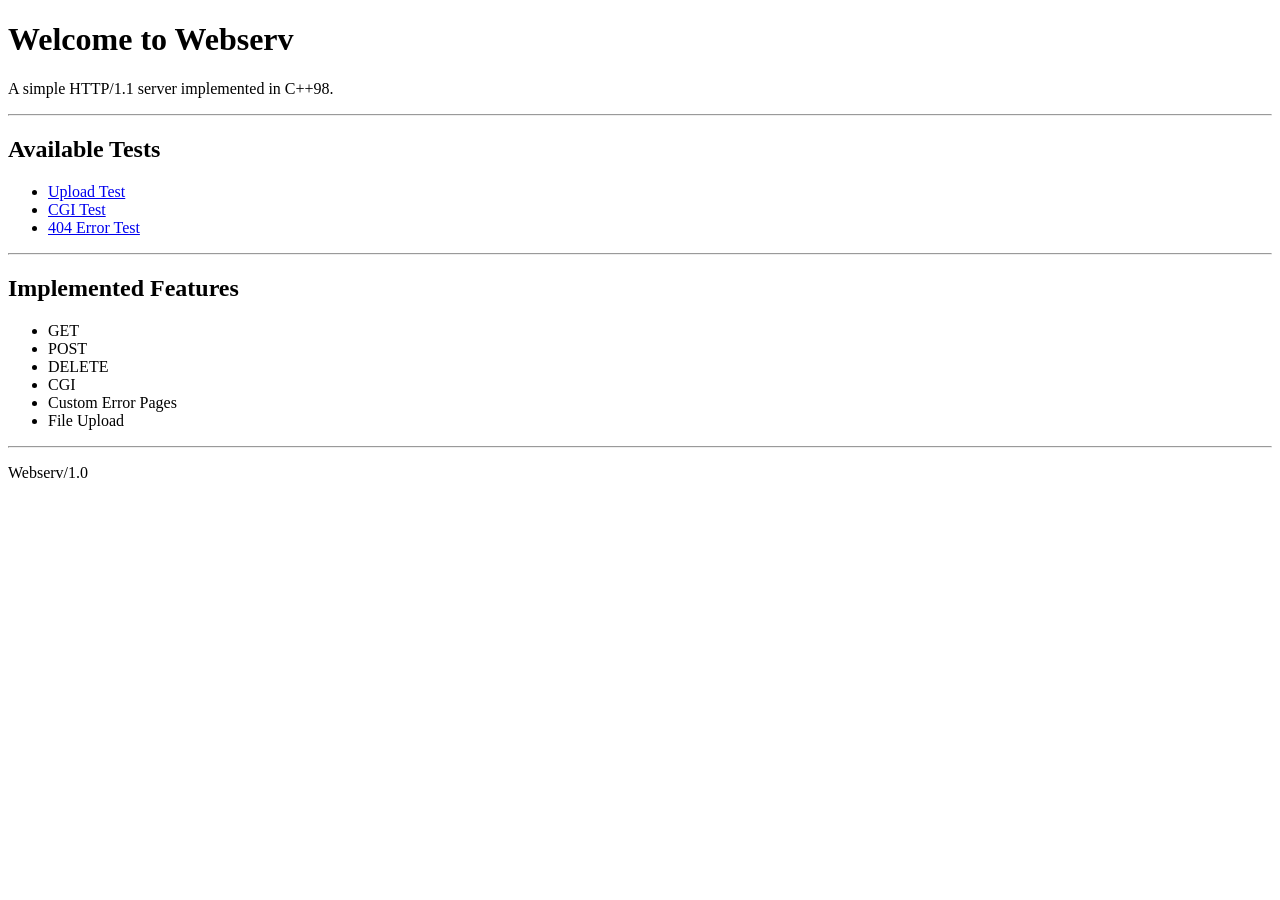
==== www/index.html @ f58c5625 "debug uri parse problem" ====
<!DOCTYPE html>
<html lang="en">
<head>
    <meta charset="UTF-8">
    <meta name="viewport" content="width=device-width, initial-scale=1.0">
    <title>Webserv</title>
</head>
<body>
    <h1>Welcome to Webserv</h1>

    <p>A simple HTTP/1.1 server implemented in C++98.</p>

    <hr>

    <h2>Available Tests</h2>
    <ul>
        <li><a href="/upload.html">Upload Test</a></li>
        <li><a href="/cgi-bin/test.py">CGI Test</a></li>
        <li><a href="/not-found">404 Error Test</a></li>
    </ul>

    <hr>

    <h2>Implemented Features</h2>
    <ul>
        <li>GET</li>
        <li>POST</li>
        <li>DELETE</li>
        <li>CGI</li>
        <li>Custom Error Pages</li>
        <li>File Upload</li>
    </ul>

    <hr>

    <p>Webserv/1.0</p>
</body>
</html>
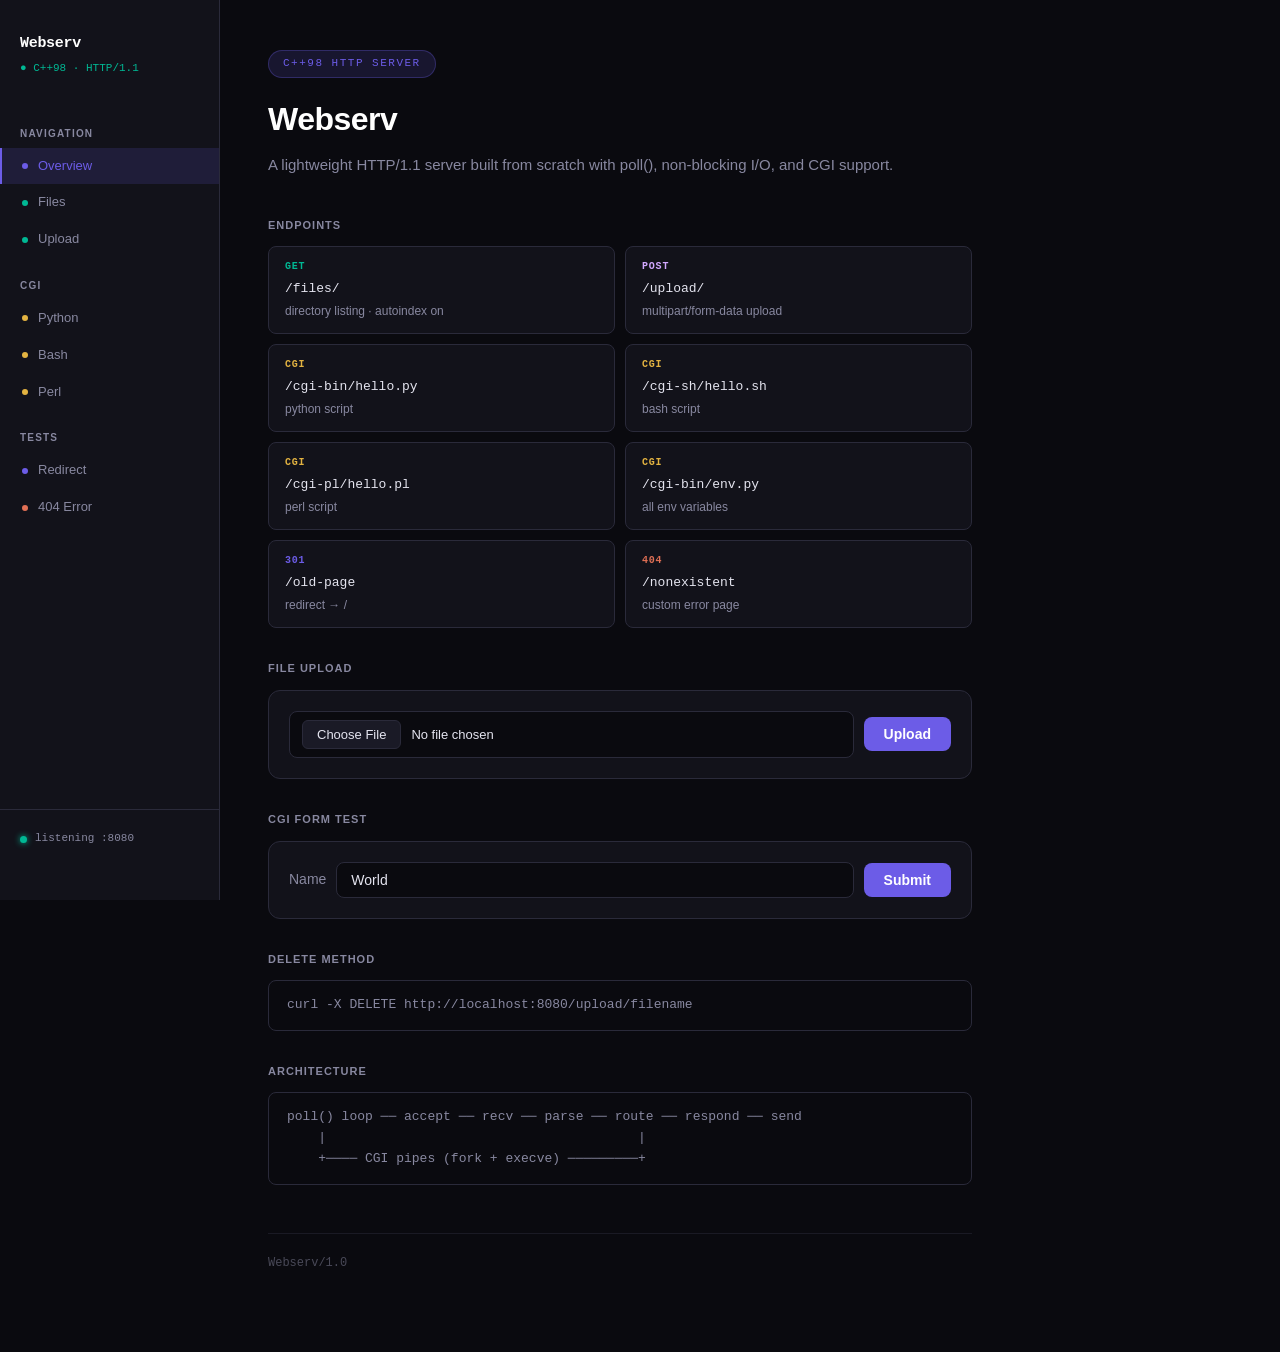
==== commit 82c7b9cb: "add cgi-bin" ====
--- a/www/index.html
+++ b/www/index.html
@@ -1,38 +1,484 @@
 <!DOCTYPE html>
 <html lang="en">
 <head>
-    <meta charset="UTF-8">
-    <meta name="viewport" content="width=device-width, initial-scale=1.0">
-    <title>Webserv</title>
+<meta charset="UTF-8">
+<meta name="viewport" content="width=device-width, initial-scale=1.0">
+<title>Webserv</title>
+<style>
+:root {
+	--bg: #0a0a0f;
+	--surface: #12121a;
+	--surface-2: #1a1a26;
+	--border: #2a2a3a;
+	--text: #e4e4ef;
+	--text-dim: #8888a0;
+	--accent: #6c5ce7;
+	--accent-glow: rgba(108, 92, 231, 0.15);
+	--success: #00b894;
+	--danger: #e17055;
+	--warn: #e3b341;
+	--radius: 12px;
+	--mono: 'SF Mono', 'Fira Code', 'Cascadia Code', monospace;
+}
+
+* { margin: 0; padding: 0; box-sizing: border-box; }
+
+body {
+	font-family: -apple-system, BlinkMacSystemFont, 'Inter', 'Segoe UI', sans-serif;
+	line-height: 1.6;
+	color: var(--text);
+	background: var(--bg);
+	min-height: 100vh;
+	display: flex;
+}
+
+/* ─── Sidebar ─── */
+.sidebar {
+	width: 220px;
+	flex-shrink: 0;
+	background: var(--surface);
+	border-right: 1px solid var(--border);
+	padding: 32px 0;
+	position: fixed;
+	top: 0;
+	left: 0;
+	height: 100vh;
+	display: flex;
+	flex-direction: column;
+}
+
+.sidebar-header {
+	padding: 0 20px 28px;
+}
+
+.sidebar-logo {
+	font-family: var(--mono);
+	font-size: 15px;
+	font-weight: 700;
+	color: #fff;
+	letter-spacing: -0.3px;
+}
+
+.sidebar-version {
+	font-family: var(--mono);
+	font-size: 11px;
+	color: var(--success);
+	margin-top: 4px;
+}
+
+.nav-section {
+	font-size: 10px;
+	font-weight: 600;
+	letter-spacing: 1.2px;
+	text-transform: uppercase;
+	color: var(--text-dim);
+	padding: 0 20px;
+	margin-bottom: 6px;
+	margin-top: 20px;
+}
+
+.nav-item {
+	display: flex;
+	align-items: center;
+	gap: 10px;
+	padding: 8px 20px;
+	font-size: 13px;
+	color: var(--text-dim);
+	text-decoration: none;
+	border-left: 2px solid transparent;
+	transition: background 0.15s, color 0.15s, border-color 0.15s;
+}
+
+.nav-item:hover {
+	background: var(--surface-2);
+	color: var(--text);
+}
+
+.nav-item.active {
+	background: var(--accent-glow);
+	color: var(--accent);
+	border-left-color: var(--accent);
+}
+
+.nav-dot {
+	width: 6px;
+	height: 6px;
+	border-radius: 50%;
+	flex-shrink: 0;
+}
+
+.nav-dot.green { background: var(--success); }
+.nav-dot.purple { background: var(--accent); }
+.nav-dot.orange { background: var(--danger); }
+.nav-dot.yellow { background: var(--warn); }
+
+.sidebar-footer {
+	margin-top: auto;
+	padding: 20px;
+	border-top: 1px solid var(--border);
+}
+
+.status-badge {
+	display: flex;
+	align-items: center;
+	gap: 8px;
+	font-family: var(--mono);
+	font-size: 11px;
+	color: var(--text-dim);
+}
+
+.status-dot {
+	width: 7px;
+	height: 7px;
+	border-radius: 50%;
+	background: var(--success);
+	box-shadow: 0 0 6px var(--success);
+	flex-shrink: 0;
+}
+
+/* ─── Content ─── */
+.content {
+	margin-left: 220px;
+	flex: 1;
+	padding: 48px 48px 80px;
+	max-width: 800px;
+}
+
+/* ─── Header ─── */
+.header {
+	margin-bottom: 40px;
+}
+
+.header .badge {
+	display: inline-block;
+	font-family: var(--mono);
+	font-size: 11px;
+	letter-spacing: 1.5px;
+	text-transform: uppercase;
+	color: var(--accent);
+	background: var(--accent-glow);
+	border: 1px solid rgba(108, 92, 231, 0.3);
+	padding: 4px 14px;
+	border-radius: 100px;
+	margin-bottom: 16px;
+}
+
+.header h1 {
+	font-size: 32px;
+	font-weight: 700;
+	letter-spacing: -0.5px;
+	color: #fff;
+	margin-bottom: 8px;
+}
+
+.header .subtitle {
+	font-size: 15px;
+	color: var(--text-dim);
+}
+
+/* ─── Section ─── */
+.section-title {
+	font-size: 11px;
+	font-weight: 600;
+	text-transform: uppercase;
+	letter-spacing: 1px;
+	color: var(--text-dim);
+	margin-bottom: 12px;
+	margin-top: 32px;
+}
+
+/* ─── Endpoint Grid ─── */
+.endpoint-grid {
+	display: grid;
+	grid-template-columns: 1fr 1fr;
+	gap: 10px;
+}
+
+.endpoint {
+	display: block;
+	padding: 12px 16px;
+	background: var(--surface);
+	border: 1px solid var(--border);
+	border-radius: 8px;
+	text-decoration: none;
+	color: var(--text);
+	transition: border-color 0.2s, background 0.2s;
+}
+
+.endpoint:hover {
+	border-color: var(--accent);
+	background: var(--accent-glow);
+}
+
+.ep-method {
+	font-family: var(--mono);
+	font-size: 10px;
+	font-weight: 600;
+	letter-spacing: 0.8px;
+	margin-bottom: 4px;
+}
+
+.ep-method.get { color: var(--success); }
+.ep-method.post { color: #d2a8ff; }
+.ep-method.del { color: var(--danger); }
+.ep-method.cgi { color: var(--warn); }
+.ep-method.redir { color: var(--accent); }
+
+.ep-path {
+	font-family: var(--mono);
+	font-size: 13px;
+	color: var(--text);
+	margin-bottom: 2px;
+}
+
+.ep-desc {
+	font-size: 12px;
+	color: var(--text-dim);
+}
+
+/* ─── Cards ─── */
+.card {
+	background: var(--surface);
+	border: 1px solid var(--border);
+	border-radius: var(--radius);
+	padding: 20px;
+}
+
+/* ─── Forms ─── */
+.form-group {
+	display: flex;
+	gap: 10px;
+	align-items: center;
+	flex-wrap: wrap;
+}
+
+.form-row {
+	display: flex;
+	align-items: center;
+	gap: 10px;
+}
+
+input[type="text"],
+input[type="file"] {
+	flex: 1;
+	min-width: 0;
+	padding: 9px 14px;
+	font-size: 14px;
+	font-family: inherit;
+	color: var(--text);
+	background: var(--bg);
+	border: 1px solid var(--border);
+	border-radius: 8px;
+	outline: none;
+	transition: border-color 0.2s;
+}
+
+input[type="text"]:focus,
+input[type="file"]:focus {
+	border-color: var(--accent);
+}
+
+input[type="file"] {
+	padding: 8px 12px;
+	font-size: 13px;
+}
+
+input[type="file"]::file-selector-button {
+	padding: 6px 14px;
+	font-size: 13px;
+	font-family: inherit;
+	color: var(--text);
+	background: var(--surface-2);
+	border: 1px solid var(--border);
+	border-radius: 6px;
+	cursor: pointer;
+	margin-right: 10px;
+}
+
+button {
+	padding: 9px 20px;
+	font-size: 14px;
+	font-weight: 600;
+	font-family: inherit;
+	color: #fff;
+	background: var(--accent);
+	border: none;
+	border-radius: 8px;
+	cursor: pointer;
+	transition: opacity 0.2s;
+	white-space: nowrap;
+}
+
+button:hover { opacity: 0.85; }
+
+label {
+	font-size: 14px;
+	color: var(--text-dim);
+	font-weight: 500;
+	white-space: nowrap;
+}
+
+/* ─── Code ─── */
+pre {
+	font-family: var(--mono);
+	background: var(--bg);
+	border: 1px solid var(--border);
+	padding: 14px 18px;
+	border-radius: 8px;
+	font-size: 13px;
+	color: var(--text-dim);
+	overflow-x: auto;
+}
+
+/* ─── Footer ─── */
+.footer {
+	margin-top: 48px;
+	padding-top: 20px;
+	border-top: 1px solid var(--border);
+	font-family: var(--mono);
+	font-size: 12px;
+	color: var(--text-dim);
+	opacity: 0.5;
+}
+
+/* ─── Responsive ─── */
+@media (max-width: 700px) {
+	body { flex-direction: column; }
+	.sidebar { position: relative; width: 100%; height: auto; border-right: none; border-bottom: 1px solid var(--border); padding: 20px 0; }
+	.content { margin-left: 0; padding: 24px 16px; }
+	.endpoint-grid { grid-template-columns: 1fr; }
+	.form-group { flex-direction: column; }
+}
+</style>
 </head>
 <body>
-    <h1>Welcome to Webserv</h1>
-
-    <p>A simple HTTP/1.1 server implemented in C++98.</p>
-
-    <hr>
-
-    <h2>Available Tests</h2>
-    <ul>
-        <li><a href="/upload.html">Upload Test</a></li>
-        <li><a href="/cgi-bin/test.py">CGI Test</a></li>
-        <li><a href="/not-found">404 Error Test</a></li>
-    </ul>
-
-    <hr>
-
-    <h2>Implemented Features</h2>
-    <ul>
-        <li>GET</li>
-        <li>POST</li>
-        <li>DELETE</li>
-        <li>CGI</li>
-        <li>Custom Error Pages</li>
-        <li>File Upload</li>
-    </ul>
-
-    <hr>
-
-    <p>Webserv/1.0</p>
+
+<div class="sidebar">
+  <div class="sidebar-header">
+    <div class="sidebar-logo">Webserv</div>
+    <div class="sidebar-version">&#9679; C++98 · HTTP/1.1</div>
+  </div>
+
+  <div class="nav-section">Navigation</div>
+  <a href="/" class="nav-item active">
+    <div class="nav-dot purple"></div> Overview
+  </a>
+  <a href="/files/" class="nav-item">
+    <div class="nav-dot green"></div> Files
+  </a>
+  <a href="/upload/" class="nav-item">
+    <div class="nav-dot green"></div> Upload
+  </a>
+
+  <div class="nav-section">CGI</div>
+  <a href="/cgi-bin/hello.py" class="nav-item">
+    <div class="nav-dot yellow"></div> Python
+  </a>
+  <a href="/cgi-sh/hello.sh" class="nav-item">
+    <div class="nav-dot yellow"></div> Bash
+  </a>
+  <a href="/cgi-pl/hello.pl" class="nav-item">
+    <div class="nav-dot yellow"></div> Perl
+  </a>
+
+  <div class="nav-section">Tests</div>
+  <a href="/old-page" class="nav-item">
+    <div class="nav-dot purple"></div> Redirect
+  </a>
+  <a href="/nonexistent" class="nav-item">
+    <div class="nav-dot orange"></div> 404 Error
+  </a>
+
+  <div class="sidebar-footer">
+    <div class="status-badge">
+      <div class="status-dot"></div>
+      listening :8080
+    </div>
+  </div>
+</div>
+
+<div class="content">
+  <div class="header">
+    <div class="badge"><span class="status on"></span> C++98 HTTP Server</div>
+    <h1>Webserv</h1>
+    <p class="subtitle">A lightweight HTTP/1.1 server built from scratch with poll(), non-blocking I/O, and CGI support.</p>
+  </div>
+
+  <div class="section-title">Endpoints</div>
+  <div class="endpoint-grid">
+    <a href="/files/" class="endpoint">
+      <div class="ep-method get">GET</div>
+      <div class="ep-path">/files/</div>
+      <div class="ep-desc">directory listing · autoindex on</div>
+    </a>
+    <a href="/upload/" class="endpoint">
+      <div class="ep-method post">POST</div>
+      <div class="ep-path">/upload/</div>
+      <div class="ep-desc">multipart/form-data upload</div>
+    </a>
+    <a href="/cgi-bin/hello.py" class="endpoint">
+      <div class="ep-method cgi">CGI</div>
+      <div class="ep-path">/cgi-bin/hello.py</div>
+      <div class="ep-desc">python script</div>
+    </a>
+    <a href="/cgi-sh/hello.sh" class="endpoint">
+      <div class="ep-method cgi">CGI</div>
+      <div class="ep-path">/cgi-sh/hello.sh</div>
+      <div class="ep-desc">bash script</div>
+    </a>
+    <a href="/cgi-pl/hello.pl" class="endpoint">
+      <div class="ep-method cgi">CGI</div>
+      <div class="ep-path">/cgi-pl/hello.pl</div>
+      <div class="ep-desc">perl script</div>
+    </a>
+    <a href="/cgi-bin/env.py" class="endpoint">
+      <div class="ep-method cgi">CGI</div>
+      <div class="ep-path">/cgi-bin/env.py</div>
+      <div class="ep-desc">all env variables</div>
+    </a>
+    <a href="/old-page" class="endpoint">
+      <div class="ep-method redir">301</div>
+      <div class="ep-path">/old-page</div>
+      <div class="ep-desc">redirect → /</div>
+    </a>
+    <a href="/nonexistent" class="endpoint">
+      <div class="ep-method del">404</div>
+      <div class="ep-path">/nonexistent</div>
+      <div class="ep-desc">custom error page</div>
+    </a>
+  </div>
+
+  <div class="section-title">File Upload</div>
+  <div class="card">
+    <form action="/upload" method="POST" enctype="multipart/form-data">
+      <div class="form-group">
+        <input type="file" name="file" required>
+        <button type="submit">Upload</button>
+      </div>
+    </form>
+  </div>
+
+  <div class="section-title">CGI Form Test</div>
+  <div class="card">
+    <form action="/cgi-bin/form.py" method="POST">
+      <div class="form-group">
+        <label for="name">Name</label>
+        <input type="text" id="name" name="name" value="World" placeholder="Enter a name...">
+        <button type="submit">Submit</button>
+      </div>
+    </form>
+  </div>
+
+  <div class="section-title">DELETE Method</div>
+  <pre>curl -X DELETE http://localhost:8080/upload/filename</pre>
+
+  <div class="section-title">Architecture</div>
+  <pre>poll() loop ── accept ── recv ── parse ── route ── respond ── send
+    |                                        |
+    +──── CGI pipes (fork + execve) ─────────+</pre>
+
+  <div class="footer">Webserv/1.0</div>
+</div>
+
 </body>
 </html>
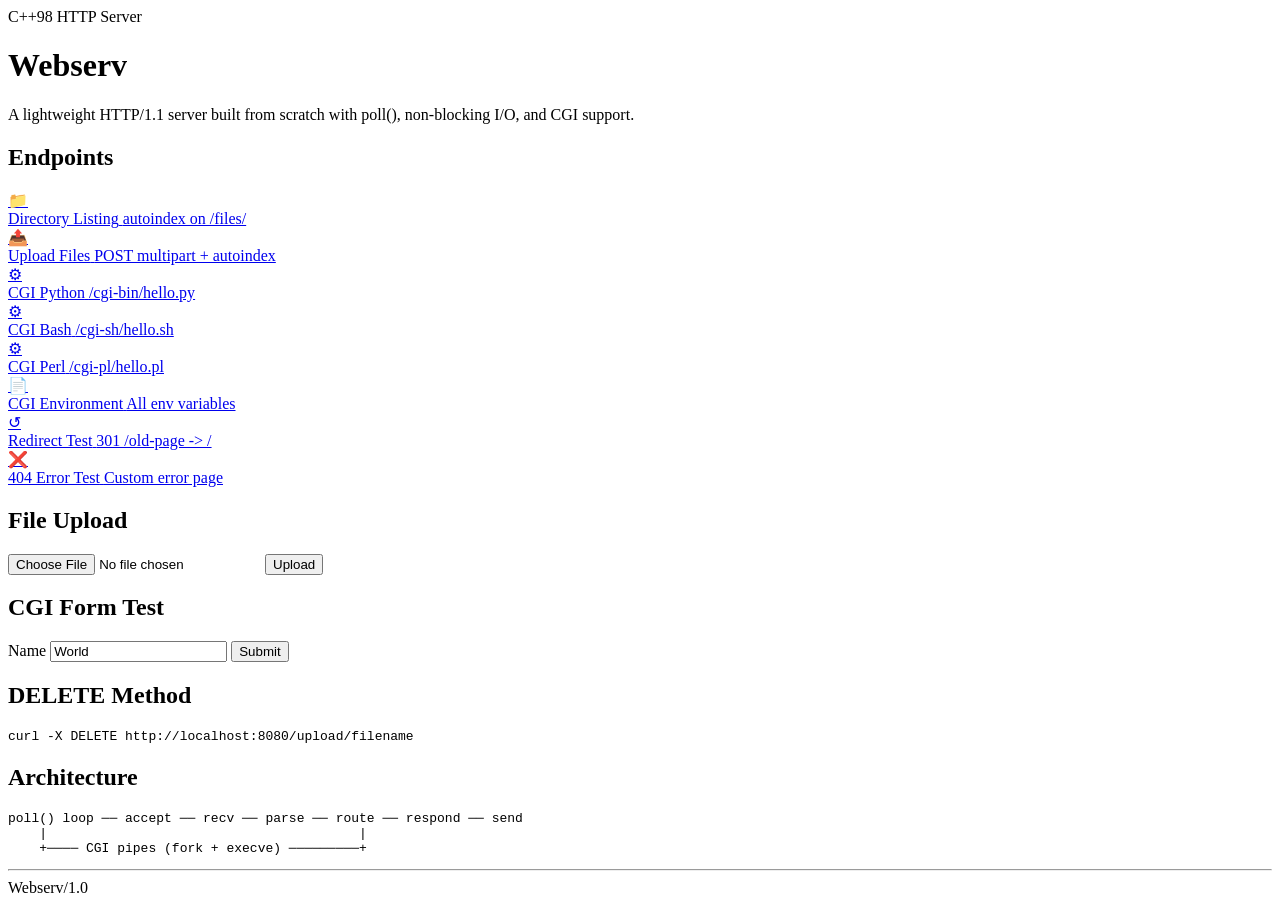
==== commit 538fef4b: "accept change in index.html" ====
--- a/www/index.html
+++ b/www/index.html
@@ -1,484 +1,127 @@
 <!DOCTYPE html>
 <html lang="en">
 <head>
-<meta charset="UTF-8">
-<meta name="viewport" content="width=device-width, initial-scale=1.0">
-<title>Webserv</title>
-<style>
-:root {
-	--bg: #0a0a0f;
-	--surface: #12121a;
-	--surface-2: #1a1a26;
-	--border: #2a2a3a;
-	--text: #e4e4ef;
-	--text-dim: #8888a0;
-	--accent: #6c5ce7;
-	--accent-glow: rgba(108, 92, 231, 0.15);
-	--success: #00b894;
-	--danger: #e17055;
-	--warn: #e3b341;
-	--radius: 12px;
-	--mono: 'SF Mono', 'Fira Code', 'Cascadia Code', monospace;
-}
-
-* { margin: 0; padding: 0; box-sizing: border-box; }
-
-body {
-	font-family: -apple-system, BlinkMacSystemFont, 'Inter', 'Segoe UI', sans-serif;
-	line-height: 1.6;
-	color: var(--text);
-	background: var(--bg);
-	min-height: 100vh;
-	display: flex;
-}
-
-/* ─── Sidebar ─── */
-.sidebar {
-	width: 220px;
-	flex-shrink: 0;
-	background: var(--surface);
-	border-right: 1px solid var(--border);
-	padding: 32px 0;
-	position: fixed;
-	top: 0;
-	left: 0;
-	height: 100vh;
-	display: flex;
-	flex-direction: column;
-}
-
-.sidebar-header {
-	padding: 0 20px 28px;
-}
-
-.sidebar-logo {
-	font-family: var(--mono);
-	font-size: 15px;
-	font-weight: 700;
-	color: #fff;
-	letter-spacing: -0.3px;
-}
-
-.sidebar-version {
-	font-family: var(--mono);
-	font-size: 11px;
-	color: var(--success);
-	margin-top: 4px;
-}
-
-.nav-section {
-	font-size: 10px;
-	font-weight: 600;
-	letter-spacing: 1.2px;
-	text-transform: uppercase;
-	color: var(--text-dim);
-	padding: 0 20px;
-	margin-bottom: 6px;
-	margin-top: 20px;
-}
-
-.nav-item {
-	display: flex;
-	align-items: center;
-	gap: 10px;
-	padding: 8px 20px;
-	font-size: 13px;
-	color: var(--text-dim);
-	text-decoration: none;
-	border-left: 2px solid transparent;
-	transition: background 0.15s, color 0.15s, border-color 0.15s;
-}
-
-.nav-item:hover {
-	background: var(--surface-2);
-	color: var(--text);
-}
-
-.nav-item.active {
-	background: var(--accent-glow);
-	color: var(--accent);
-	border-left-color: var(--accent);
-}
-
-.nav-dot {
-	width: 6px;
-	height: 6px;
-	border-radius: 50%;
-	flex-shrink: 0;
-}
-
-.nav-dot.green { background: var(--success); }
-.nav-dot.purple { background: var(--accent); }
-.nav-dot.orange { background: var(--danger); }
-.nav-dot.yellow { background: var(--warn); }
-
-.sidebar-footer {
-	margin-top: auto;
-	padding: 20px;
-	border-top: 1px solid var(--border);
-}
-
-.status-badge {
-	display: flex;
-	align-items: center;
-	gap: 8px;
-	font-family: var(--mono);
-	font-size: 11px;
-	color: var(--text-dim);
-}
-
-.status-dot {
-	width: 7px;
-	height: 7px;
-	border-radius: 50%;
-	background: var(--success);
-	box-shadow: 0 0 6px var(--success);
-	flex-shrink: 0;
-}
-
-/* ─── Content ─── */
-.content {
-	margin-left: 220px;
-	flex: 1;
-	padding: 48px 48px 80px;
-	max-width: 800px;
-}
-
-/* ─── Header ─── */
-.header {
-	margin-bottom: 40px;
-}
-
-.header .badge {
-	display: inline-block;
-	font-family: var(--mono);
-	font-size: 11px;
-	letter-spacing: 1.5px;
-	text-transform: uppercase;
-	color: var(--accent);
-	background: var(--accent-glow);
-	border: 1px solid rgba(108, 92, 231, 0.3);
-	padding: 4px 14px;
-	border-radius: 100px;
-	margin-bottom: 16px;
-}
-
-.header h1 {
-	font-size: 32px;
-	font-weight: 700;
-	letter-spacing: -0.5px;
-	color: #fff;
-	margin-bottom: 8px;
-}
-
-.header .subtitle {
-	font-size: 15px;
-	color: var(--text-dim);
-}
-
-/* ─── Section ─── */
-.section-title {
-	font-size: 11px;
-	font-weight: 600;
-	text-transform: uppercase;
-	letter-spacing: 1px;
-	color: var(--text-dim);
-	margin-bottom: 12px;
-	margin-top: 32px;
-}
-
-/* ─── Endpoint Grid ─── */
-.endpoint-grid {
-	display: grid;
-	grid-template-columns: 1fr 1fr;
-	gap: 10px;
-}
-
-.endpoint {
-	display: block;
-	padding: 12px 16px;
-	background: var(--surface);
-	border: 1px solid var(--border);
-	border-radius: 8px;
-	text-decoration: none;
-	color: var(--text);
-	transition: border-color 0.2s, background 0.2s;
-}
-
-.endpoint:hover {
-	border-color: var(--accent);
-	background: var(--accent-glow);
-}
-
-.ep-method {
-	font-family: var(--mono);
-	font-size: 10px;
-	font-weight: 600;
-	letter-spacing: 0.8px;
-	margin-bottom: 4px;
-}
-
-.ep-method.get { color: var(--success); }
-.ep-method.post { color: #d2a8ff; }
-.ep-method.del { color: var(--danger); }
-.ep-method.cgi { color: var(--warn); }
-.ep-method.redir { color: var(--accent); }
-
-.ep-path {
-	font-family: var(--mono);
-	font-size: 13px;
-	color: var(--text);
-	margin-bottom: 2px;
-}
-
-.ep-desc {
-	font-size: 12px;
-	color: var(--text-dim);
-}
-
-/* ─── Cards ─── */
-.card {
-	background: var(--surface);
-	border: 1px solid var(--border);
-	border-radius: var(--radius);
-	padding: 20px;
-}
-
-/* ─── Forms ─── */
-.form-group {
-	display: flex;
-	gap: 10px;
-	align-items: center;
-	flex-wrap: wrap;
-}
-
-.form-row {
-	display: flex;
-	align-items: center;
-	gap: 10px;
-}
-
-input[type="text"],
-input[type="file"] {
-	flex: 1;
-	min-width: 0;
-	padding: 9px 14px;
-	font-size: 14px;
-	font-family: inherit;
-	color: var(--text);
-	background: var(--bg);
-	border: 1px solid var(--border);
-	border-radius: 8px;
-	outline: none;
-	transition: border-color 0.2s;
-}
-
-input[type="text"]:focus,
-input[type="file"]:focus {
-	border-color: var(--accent);
-}
-
-input[type="file"] {
-	padding: 8px 12px;
-	font-size: 13px;
-}
-
-input[type="file"]::file-selector-button {
-	padding: 6px 14px;
-	font-size: 13px;
-	font-family: inherit;
-	color: var(--text);
-	background: var(--surface-2);
-	border: 1px solid var(--border);
-	border-radius: 6px;
-	cursor: pointer;
-	margin-right: 10px;
-}
-
-button {
-	padding: 9px 20px;
-	font-size: 14px;
-	font-weight: 600;
-	font-family: inherit;
-	color: #fff;
-	background: var(--accent);
-	border: none;
-	border-radius: 8px;
-	cursor: pointer;
-	transition: opacity 0.2s;
-	white-space: nowrap;
-}
-
-button:hover { opacity: 0.85; }
-
-label {
-	font-size: 14px;
-	color: var(--text-dim);
-	font-weight: 500;
-	white-space: nowrap;
-}
-
-/* ─── Code ─── */
-pre {
-	font-family: var(--mono);
-	background: var(--bg);
-	border: 1px solid var(--border);
-	padding: 14px 18px;
-	border-radius: 8px;
-	font-size: 13px;
-	color: var(--text-dim);
-	overflow-x: auto;
-}
-
-/* ─── Footer ─── */
-.footer {
-	margin-top: 48px;
-	padding-top: 20px;
-	border-top: 1px solid var(--border);
-	font-family: var(--mono);
-	font-size: 12px;
-	color: var(--text-dim);
-	opacity: 0.5;
-}
-
-/* ─── Responsive ─── */
-@media (max-width: 700px) {
-	body { flex-direction: column; }
-	.sidebar { position: relative; width: 100%; height: auto; border-right: none; border-bottom: 1px solid var(--border); padding: 20px 0; }
-	.content { margin-left: 0; padding: 24px 16px; }
-	.endpoint-grid { grid-template-columns: 1fr; }
-	.form-group { flex-direction: column; }
-}
-</style>
+	<meta charset="UTF-8">
+	<meta name="viewport" content="width=device-width, initial-scale=1.0">
+	<title>Webserv</title>
+	<link rel="stylesheet" href="/style.css">
 </head>
 <body>
+	<div class="container">
 
-<div class="sidebar">
-  <div class="sidebar-header">
-    <div class="sidebar-logo">Webserv</div>
-    <div class="sidebar-version">&#9679; C++98 · HTTP/1.1</div>
-  </div>
+		<!-- Header -->
+		<div class="header">
+			<div class="badge"><span class="status on"></span> C++98 HTTP Server</div>
+			<h1>Webserv</h1>
+			<p class="subtitle">A lightweight HTTP/1.1 server built from scratch with poll(), non-blocking I/O, and CGI support.</p>
+		</div>
 
-  <div class="nav-section">Navigation</div>
-  <a href="/" class="nav-item active">
-    <div class="nav-dot purple"></div> Overview
-  </a>
-  <a href="/files/" class="nav-item">
-    <div class="nav-dot green"></div> Files
-  </a>
-  <a href="/upload/" class="nav-item">
-    <div class="nav-dot green"></div> Upload
-  </a>
+		<!-- Features -->
+		<div class="card">
+			<h2>Endpoints</h2>
+			<div class="features">
+				<a href="/files/" class="feature-link">
+					<span class="icon">&#128193;</span>
+					<div>
+						<span class="label">Directory Listing</span>
+						<span class="desc">autoindex on /files/</span>
+					</div>
+				</a>
+				<a href="/upload/" class="feature-link">
+					<span class="icon">&#128228;</span>
+					<div>
+						<span class="label">Upload Files</span>
+						<span class="desc">POST multipart + autoindex</span>
+					</div>
+				</a>
+				<a href="/cgi-bin/hello.py" class="feature-link">
+					<span class="icon">&#9881;</span>
+					<div>
+						<span class="label">CGI Python</span>
+						<span class="desc">/cgi-bin/hello.py</span>
+					</div>
+				</a>
+				<a href="/cgi-sh/hello.sh" class="feature-link">
+					<span class="icon">&#9881;</span>
+					<div>
+						<span class="label">CGI Bash</span>
+						<span class="desc">/cgi-sh/hello.sh</span>
+					</div>
+				</a>
+				<a href="/cgi-pl/hello.pl" class="feature-link">
+					<span class="icon">&#9881;</span>
+					<div>
+						<span class="label">CGI Perl</span>
+						<span class="desc">/cgi-pl/hello.pl</span>
+					</div>
+				</a>
+				<a href="/cgi-bin/env.py" class="feature-link">
+					<span class="icon">&#128196;</span>
+					<div>
+						<span class="label">CGI Environment</span>
+						<span class="desc">All env variables</span>
+					</div>
+				</a>
+				<a href="/old-page" class="feature-link">
+					<span class="icon">&#8634;</span>
+					<div>
+						<span class="label">Redirect Test</span>
+						<span class="desc">301 /old-page -> /</span>
+					</div>
+				</a>
+				<a href="/nonexistent" class="feature-link">
+					<span class="icon">&#10060;</span>
+					<div>
+						<span class="label">404 Error Test</span>
+						<span class="desc">Custom error page</span>
+					</div>
+				</a>
+			</div>
+		</div>
 
-  <div class="nav-section">CGI</div>
-  <a href="/cgi-bin/hello.py" class="nav-item">
-    <div class="nav-dot yellow"></div> Python
-  </a>
-  <a href="/cgi-sh/hello.sh" class="nav-item">
-    <div class="nav-dot yellow"></div> Bash
-  </a>
-  <a href="/cgi-pl/hello.pl" class="nav-item">
-    <div class="nav-dot yellow"></div> Perl
-  </a>
+		<!-- Upload Form -->
+		<div class="card">
+			<h2>File Upload</h2>
+			<form action="/upload" method="POST" enctype="multipart/form-data">
+				<div class="form-group">
+					<input type="file" name="file" required>
+					<button type="submit">Upload</button>
+				</div>
+			</form>
+		</div>
 
-  <div class="nav-section">Tests</div>
-  <a href="/old-page" class="nav-item">
-    <div class="nav-dot purple"></div> Redirect
-  </a>
-  <a href="/nonexistent" class="nav-item">
-    <div class="nav-dot orange"></div> 404 Error
-  </a>
+		<!-- CGI Form -->
+		<div class="card">
+			<h2>CGI Form Test</h2>
+			<form action="/cgi-bin/form.py" method="POST">
+				<div class="form-group">
+					<label for="name">Name</label>
+					<input type="text" id="name" name="name" value="World" placeholder="Enter a name...">
+					<button type="submit">Submit</button>
+				</div>
+			</form>
+		</div>
 
-  <div class="sidebar-footer">
-    <div class="status-badge">
-      <div class="status-dot"></div>
-      listening :8080
-    </div>
-  </div>
-</div>
+		<!-- Delete Info -->
+		<div class="card">
+			<h2>DELETE Method</h2>
+			<pre>curl -X DELETE http://localhost:8080/upload/filename</pre>
+		</div>
 
-<div class="content">
-  <div class="header">
-    <div class="badge"><span class="status on"></span> C++98 HTTP Server</div>
-    <h1>Webserv</h1>
-    <p class="subtitle">A lightweight HTTP/1.1 server built from scratch with poll(), non-blocking I/O, and CGI support.</p>
-  </div>
-
-  <div class="section-title">Endpoints</div>
-  <div class="endpoint-grid">
-    <a href="/files/" class="endpoint">
-      <div class="ep-method get">GET</div>
-      <div class="ep-path">/files/</div>
-      <div class="ep-desc">directory listing · autoindex on</div>
-    </a>
-    <a href="/upload/" class="endpoint">
-      <div class="ep-method post">POST</div>
-      <div class="ep-path">/upload/</div>
-      <div class="ep-desc">multipart/form-data upload</div>
-    </a>
-    <a href="/cgi-bin/hello.py" class="endpoint">
-      <div class="ep-method cgi">CGI</div>
-      <div class="ep-path">/cgi-bin/hello.py</div>
-      <div class="ep-desc">python script</div>
-    </a>
-    <a href="/cgi-sh/hello.sh" class="endpoint">
-      <div class="ep-method cgi">CGI</div>
-      <div class="ep-path">/cgi-sh/hello.sh</div>
-      <div class="ep-desc">bash script</div>
-    </a>
-    <a href="/cgi-pl/hello.pl" class="endpoint">
-      <div class="ep-method cgi">CGI</div>
-      <div class="ep-path">/cgi-pl/hello.pl</div>
-      <div class="ep-desc">perl script</div>
-    </a>
-    <a href="/cgi-bin/env.py" class="endpoint">
-      <div class="ep-method cgi">CGI</div>
-      <div class="ep-path">/cgi-bin/env.py</div>
-      <div class="ep-desc">all env variables</div>
-    </a>
-    <a href="/old-page" class="endpoint">
-      <div class="ep-method redir">301</div>
-      <div class="ep-path">/old-page</div>
-      <div class="ep-desc">redirect → /</div>
-    </a>
-    <a href="/nonexistent" class="endpoint">
-      <div class="ep-method del">404</div>
-      <div class="ep-path">/nonexistent</div>
-      <div class="ep-desc">custom error page</div>
-    </a>
-  </div>
-
-  <div class="section-title">File Upload</div>
-  <div class="card">
-    <form action="/upload" method="POST" enctype="multipart/form-data">
-      <div class="form-group">
-        <input type="file" name="file" required>
-        <button type="submit">Upload</button>
-      </div>
-    </form>
-  </div>
-
-  <div class="section-title">CGI Form Test</div>
-  <div class="card">
-    <form action="/cgi-bin/form.py" method="POST">
-      <div class="form-group">
-        <label for="name">Name</label>
-        <input type="text" id="name" name="name" value="World" placeholder="Enter a name...">
-        <button type="submit">Submit</button>
-      </div>
-    </form>
-  </div>
-
-  <div class="section-title">DELETE Method</div>
-  <pre>curl -X DELETE http://localhost:8080/upload/filename</pre>
-
-  <div class="section-title">Architecture</div>
-  <pre>poll() loop ── accept ── recv ── parse ── route ── respond ── send
+		<!-- Architecture -->
+		<div class="card">
+			<h2>Architecture</h2>
+			<pre>poll() loop ── accept ── recv ── parse ── route ── respond ── send
     |                                        |
     +──── CGI pipes (fork + execve) ─────────+</pre>
+		</div>
 
-  <div class="footer">Webserv/1.0</div>
-</div>
+		<hr>
 
+		<div class="footer">
+			<span>Webserv/1.0</span>
+		</div>
+
+	</div>
 </body>
 </html>
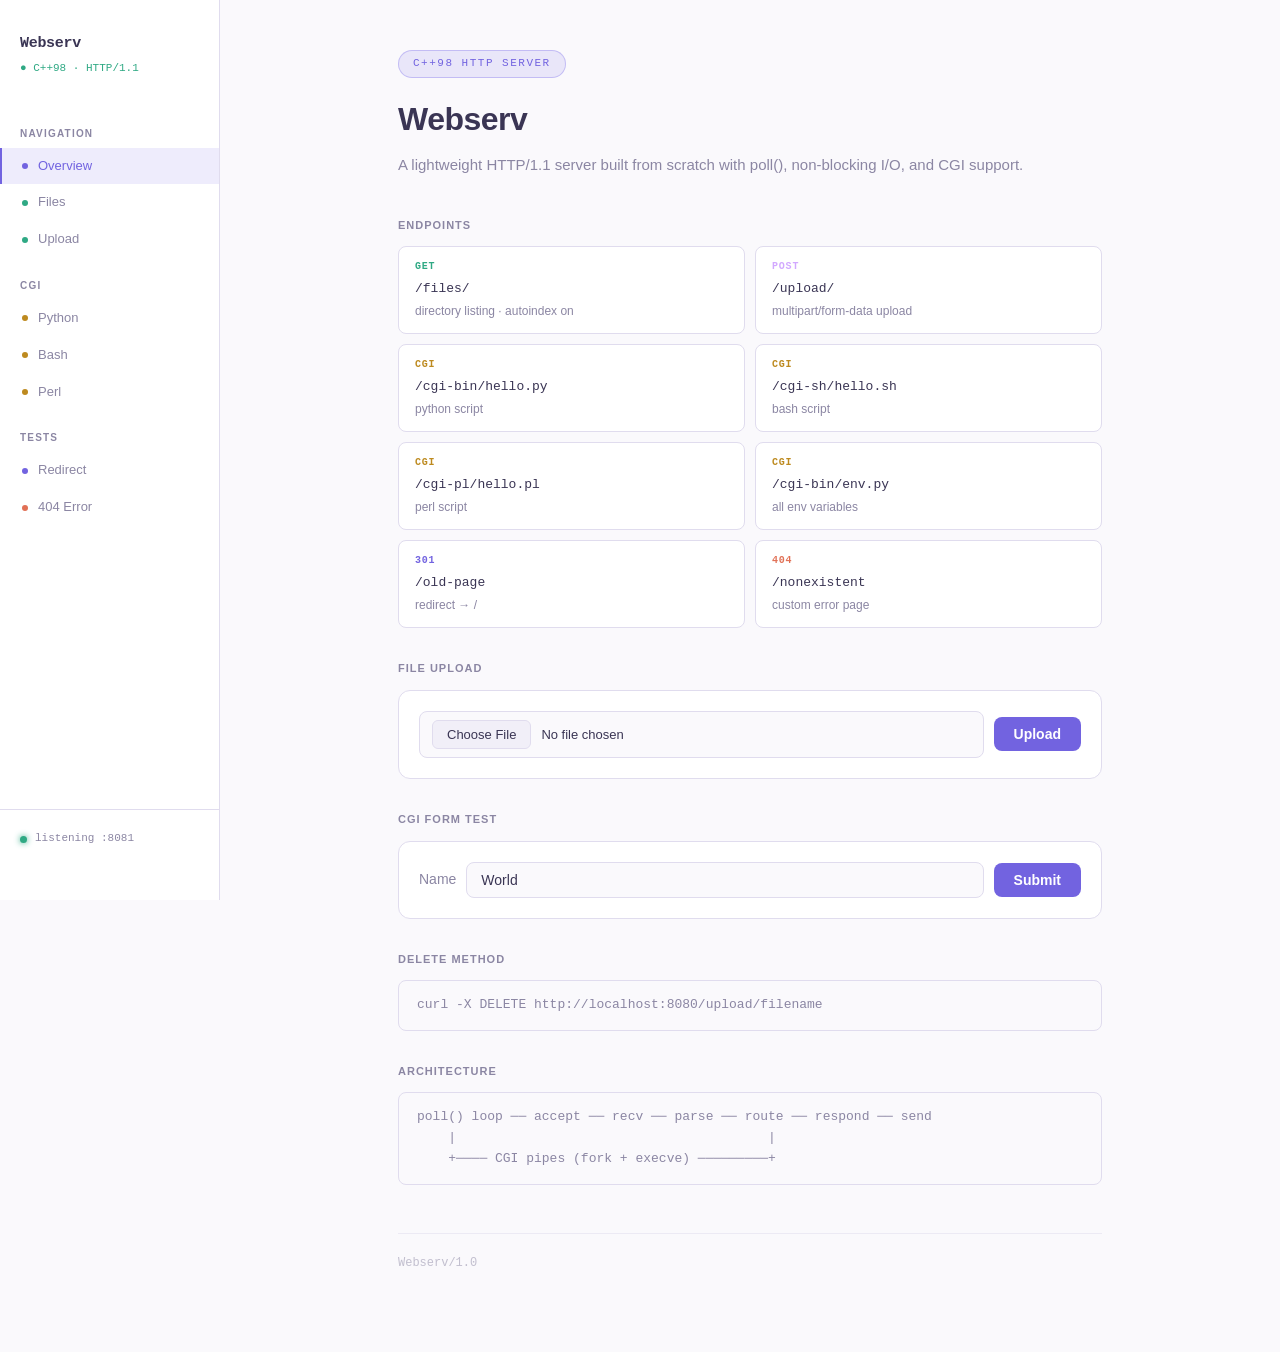
==== commit 718d6622: "debug" ====
--- a/www/index.html
+++ b/www/index.html
@@ -1,127 +1,531 @@
 <!DOCTYPE html>
 <html lang="en">
 <head>
-	<meta charset="UTF-8">
-	<meta name="viewport" content="width=device-width, initial-scale=1.0">
-	<title>Webserv</title>
-	<link rel="stylesheet" href="/style.css">
+<meta charset="UTF-8">
+<meta name="viewport" content="width=device-width, initial-scale=1.0">
+<title>Webserv</title>
+<style>
+
+/* 深色科技风 */
+/* :root {
+	--bg: #0a0a0f;
+	--surface: #12121a;
+	--surface-2: #1a1a26;
+	--border: #2a2a3a;
+	--text: #e4e4ef;
+	--text-dim: #8888a0;
+	--accent: #6c5ce7;
+	--accent-glow: rgba(108, 92, 231, 0.15);
+	--success: #00b894;
+	--danger: #e17055;
+	--warn: #e3b341;
+	--radius: 12px;
+	--mono: 'SF Mono', 'Fira Code', 'Cascadia Code', monospace;
+} */
+
+/* 薄荷青 */
+/* :root {
+	--bg: #f6faf8;
+	--surface: #ffffff;
+	--surface-2: #eef5f1;
+	--border: #d9e7e0;
+	--text: #1f3d33;
+	--text-dim: #6b8a7d;
+	--accent: #10a37f;
+	--accent-glow: rgba(16, 163, 127, 0.12);
+	--success: #16a34a;
+	--danger: #e0704f;
+	--warn: #d9a021;
+	--radius: 12px;
+	--mono: 'SF Mono', 'Fira Code', 'Cascadia Code', monospace;
+} */
+
+/* 晴空蓝 */
+/* :root {
+	--bg: #f5f9fc;
+	--surface: #ffffff;
+	--surface-2: #eaf2f8;
+	--border: #d6e4ee;
+	--text: #1e3a5f;
+	--text-dim: #6d8aa5;
+	--accent: #2f86d6;
+	--accent-glow: rgba(47, 134, 214, 0.12);
+	--success: #2f9e6e;
+	--danger: #e2694e;
+	--warn: #c08a1e;
+	--radius: 12px;
+	--mono: 'SF Mono', 'Fira Code', 'Cascadia Code', monospace;
+} */
+
+/* 薰衣草 */
+:root {
+	--bg: #faf9fc;
+	--surface: #ffffff;
+	--surface-2: #f1eff8;
+	--border: #e0dcee;
+	--text: #3a3554;
+	--text-dim: #8b86a3;
+	--accent: #7263e0;
+	--accent-glow: rgba(114, 99, 224, 0.12);
+	--success: #2fa984;
+	--danger: #e17055;
+	--warn: #bd8a1f;
+	--radius: 12px;
+	--mono: 'SF Mono', 'Fira Code', 'Cascadia Code', monospace;
+}
+
+* { margin: 0; padding: 0; box-sizing: border-box; }
+
+body {
+	font-family: -apple-system, BlinkMacSystemFont, 'Inter', 'Segoe UI', sans-serif;
+	line-height: 1.6;
+	color: var(--text);
+	background: var(--bg);
+	min-height: 100vh;
+	min-width: 1000px;
+	display: flex;
+}
+
+/* ─── Sidebar ─── */
+.sidebar {
+	width: 220px;
+	flex-shrink: 0;
+	background: var(--surface);
+	border-right: 1px solid var(--border);
+	padding: 32px 0;
+	position: fixed;
+	top: 0;
+	left: 0;
+	height: 100vh;
+	display: flex;
+	flex-direction: column;
+}
+
+.sidebar-header {
+	padding: 0 20px 28px;
+}
+
+.sidebar-logo {
+	font-family: var(--mono);
+	font-size: 15px;
+	font-weight: 700;
+	color: var(--text);
+	letter-spacing: -0.3px;
+}
+
+.sidebar-version {
+	font-family: var(--mono);
+	font-size: 11px;
+	color: var(--success);
+	margin-top: 4px;
+}
+
+.nav-section {
+	font-size: 10px;
+	font-weight: 600;
+	letter-spacing: 1.2px;
+	text-transform: uppercase;
+	color: var(--text-dim);
+	padding: 0 20px;
+	margin-bottom: 6px;
+	margin-top: 20px;
+}
+
+.nav-item {
+	display: flex;
+	align-items: center;
+	gap: 10px;
+	padding: 8px 20px;
+	font-size: 13px;
+	color: var(--text-dim);
+	text-decoration: none;
+	border-left: 2px solid transparent;
+	transition: background 0.15s, color 0.15s, border-color 0.15s;
+}
+
+.nav-item:hover {
+	background: var(--surface-2);
+	color: var(--text);
+}
+
+.nav-item.active {
+	background: var(--accent-glow);
+	color: var(--accent);
+	border-left-color: var(--accent);
+}
+
+.nav-dot {
+	width: 6px;
+	height: 6px;
+	border-radius: 50%;
+	flex-shrink: 0;
+}
+
+.nav-dot.green { background: var(--success); }
+.nav-dot.purple { background: var(--accent); }
+.nav-dot.orange { background: var(--danger); }
+.nav-dot.yellow { background: var(--warn); }
+
+.sidebar-footer {
+	margin-top: auto;
+	padding: 20px;
+	border-top: 1px solid var(--border);
+}
+
+.status-badge {
+	display: flex;
+	align-items: center;
+	gap: 8px;
+	font-family: var(--mono);
+	font-size: 11px;
+	color: var(--text-dim);
+}
+
+.status-dot {
+	width: 7px;
+	height: 7px;
+	border-radius: 50%;
+	background: var(--success);
+	box-shadow: 0 0 6px var(--success);
+	flex-shrink: 0;
+}
+
+/* ─── Content ─── */
+.content {
+	margin-left: max(220px, calc((100% - 800px + 220px) / 2));
+	flex: 1;
+	padding: 48px 48px 80px;
+	max-width: 800px;
+}
+
+/* ─── Header ─── */
+.header {
+	margin-bottom: 40px;
+}
+
+.header .badge {
+	display: inline-block;
+	font-family: var(--mono);
+	font-size: 11px;
+	letter-spacing: 1.5px;
+	text-transform: uppercase;
+	color: var(--accent);
+	background: var(--accent-glow);
+	border: 1px solid rgba(108, 92, 231, 0.3);
+	padding: 4px 14px;
+	border-radius: 100px;
+	margin-bottom: 16px;
+}
+
+.header h1 {
+	font-size: 32px;
+	font-weight: 700;
+	letter-spacing: -0.5px;
+	color: var(--te);
+	margin-bottom: 8px;
+}
+
+.header .subtitle {
+	font-size: 15px;
+	color: var(--text-dim);
+}
+
+/* ─── Section ─── */
+.section-title {
+	font-size: 11px;
+	font-weight: 600;
+	text-transform: uppercase;
+	letter-spacing: 1px;
+	color: var(--text-dim);
+	margin-bottom: 12px;
+	margin-top: 32px;
+}
+
+/* ─── Endpoint Grid ─── */
+.endpoint-grid {
+	display: grid;
+	grid-template-columns: 1fr 1fr;
+	gap: 10px;
+}
+
+.endpoint {
+	display: block;
+	padding: 12px 16px;
+	background: var(--surface);
+	border: 1px solid var(--border);
+	border-radius: 8px;
+	text-decoration: none;
+	color: var(--text);
+	transition: border-color 0.2s, background 0.2s;
+}
+
+.endpoint:hover {
+	border-color: var(--accent);
+	background: var(--accent-glow);
+}
+
+.ep-method {
+	font-family: var(--mono);
+	font-size: 10px;
+	font-weight: 600;
+	letter-spacing: 0.8px;
+	margin-bottom: 4px;
+}
+
+.ep-method.get { color: var(--success); }
+.ep-method.post { color: #d2a8ff; }
+.ep-method.del { color: var(--danger); }
+.ep-method.cgi { color: var(--warn); }
+.ep-method.redir { color: var(--accent); }
+
+.ep-path {
+	font-family: var(--mono);
+	font-size: 13px;
+	color: var(--text);
+	margin-bottom: 2px;
+}
+
+.ep-desc {
+	font-size: 12px;
+	color: var(--text-dim);
+}
+
+/* ─── Cards ─── */
+.card {
+	background: var(--surface);
+	border: 1px solid var(--border);
+	border-radius: var(--radius);
+	padding: 20px;
+}
+
+/* ─── Forms ─── */
+.form-group {
+	display: flex;
+	gap: 10px;
+	align-items: center;
+	flex-wrap: wrap;
+}
+
+.form-row {
+	display: flex;
+	align-items: center;
+	gap: 10px;
+}
+
+input[type="text"],
+input[type="file"] {
+	flex: 1;
+	min-width: 0;
+	padding: 9px 14px;
+	font-size: 14px;
+	font-family: inherit;
+	color: var(--text);
+	background: var(--bg);
+	border: 1px solid var(--border);
+	border-radius: 8px;
+	outline: none;
+	transition: border-color 0.2s;
+}
+
+input[type="text"]:focus,
+input[type="file"]:focus {
+	border-color: var(--accent);
+}
+
+input[type="file"] {
+	padding: 8px 12px;
+	font-size: 13px;
+}
+
+input[type="file"]::file-selector-button {
+	padding: 6px 14px;
+	font-size: 13px;
+	font-family: inherit;
+	color: var(--text);
+	background: var(--surface-2);
+	border: 1px solid var(--border);
+	border-radius: 6px;
+	cursor: pointer;
+	margin-right: 10px;
+}
+
+button {
+	padding: 9px 20px;
+	font-size: 14px;
+	font-weight: 600;
+	font-family: inherit;
+	color: #fff;
+	background: var(--accent);
+	border: none;
+	border-radius: 8px;
+	cursor: pointer;
+	transition: opacity 0.2s;
+	white-space: nowrap;
+}
+
+button:hover { opacity: 0.85; }
+
+label {
+	font-size: 14px;
+	color: var(--text-dim);
+	font-weight: 500;
+	white-space: nowrap;
+}
+
+/* ─── Code ─── */
+pre {
+	font-family: var(--mono);
+	background: var(--bg);
+	border: 1px solid var(--border);
+	padding: 14px 18px;
+	border-radius: 8px;
+	font-size: 13px;
+	color: var(--text-dim);
+	overflow-x: auto;
+}
+
+/* ─── Footer ─── */
+.footer {
+	margin-top: 48px;
+	padding-top: 20px;
+	border-top: 1px solid var(--border);
+	font-family: var(--mono);
+	font-size: 12px;
+	color: var(--text-dim);
+	opacity: 0.5;
+}
+
+/* ─── Responsive ─── */
+</style>
 </head>
 <body>
-	<div class="container">
-
-		<!-- Header -->
-		<div class="header">
-			<div class="badge"><span class="status on"></span> C++98 HTTP Server</div>
-			<h1>Webserv</h1>
-			<p class="subtitle">A lightweight HTTP/1.1 server built from scratch with poll(), non-blocking I/O, and CGI support.</p>
-		</div>
-
-		<!-- Features -->
-		<div class="card">
-			<h2>Endpoints</h2>
-			<div class="features">
-				<a href="/files/" class="feature-link">
-					<span class="icon">&#128193;</span>
-					<div>
-						<span class="label">Directory Listing</span>
-						<span class="desc">autoindex on /files/</span>
-					</div>
-				</a>
-				<a href="/upload/" class="feature-link">
-					<span class="icon">&#128228;</span>
-					<div>
-						<span class="label">Upload Files</span>
-						<span class="desc">POST multipart + autoindex</span>
-					</div>
-				</a>
-				<a href="/cgi-bin/hello.py" class="feature-link">
-					<span class="icon">&#9881;</span>
-					<div>
-						<span class="label">CGI Python</span>
-						<span class="desc">/cgi-bin/hello.py</span>
-					</div>
-				</a>
-				<a href="/cgi-sh/hello.sh" class="feature-link">
-					<span class="icon">&#9881;</span>
-					<div>
-						<span class="label">CGI Bash</span>
-						<span class="desc">/cgi-sh/hello.sh</span>
-					</div>
-				</a>
-				<a href="/cgi-pl/hello.pl" class="feature-link">
-					<span class="icon">&#9881;</span>
-					<div>
-						<span class="label">CGI Perl</span>
-						<span class="desc">/cgi-pl/hello.pl</span>
-					</div>
-				</a>
-				<a href="/cgi-bin/env.py" class="feature-link">
-					<span class="icon">&#128196;</span>
-					<div>
-						<span class="label">CGI Environment</span>
-						<span class="desc">All env variables</span>
-					</div>
-				</a>
-				<a href="/old-page" class="feature-link">
-					<span class="icon">&#8634;</span>
-					<div>
-						<span class="label">Redirect Test</span>
-						<span class="desc">301 /old-page -> /</span>
-					</div>
-				</a>
-				<a href="/nonexistent" class="feature-link">
-					<span class="icon">&#10060;</span>
-					<div>
-						<span class="label">404 Error Test</span>
-						<span class="desc">Custom error page</span>
-					</div>
-				</a>
-			</div>
-		</div>
-
-		<!-- Upload Form -->
-		<div class="card">
-			<h2>File Upload</h2>
-			<form action="/upload" method="POST" enctype="multipart/form-data">
-				<div class="form-group">
-					<input type="file" name="file" required>
-					<button type="submit">Upload</button>
-				</div>
-			</form>
-		</div>
-
-		<!-- CGI Form -->
-		<div class="card">
-			<h2>CGI Form Test</h2>
-			<form action="/cgi-bin/form.py" method="POST">
-				<div class="form-group">
-					<label for="name">Name</label>
-					<input type="text" id="name" name="name" value="World" placeholder="Enter a name...">
-					<button type="submit">Submit</button>
-				</div>
-			</form>
-		</div>
-
-		<!-- Delete Info -->
-		<div class="card">
-			<h2>DELETE Method</h2>
-			<pre>curl -X DELETE http://localhost:8080/upload/filename</pre>
-		</div>
-
-		<!-- Architecture -->
-		<div class="card">
-			<h2>Architecture</h2>
-			<pre>poll() loop ── accept ── recv ── parse ── route ── respond ── send
+
+<div class="sidebar">
+  <div class="sidebar-header">
+    <div class="sidebar-logo">Webserv</div>
+    <div class="sidebar-version">&#9679; C++98 · HTTP/1.1</div>
+  </div>
+
+  <div class="nav-section">Navigation</div>
+  <a href="/" class="nav-item active">
+    <div class="nav-dot purple"></div> Overview
+  </a>
+  <a href="/files/" class="nav-item">
+    <div class="nav-dot green"></div> Files
+  </a>
+  <a href="/upload/" class="nav-item">
+    <div class="nav-dot green"></div> Upload
+  </a>
+
+  <div class="nav-section">CGI</div>
+  <a href="/cgi-bin/hello.py" class="nav-item">
+    <div class="nav-dot yellow"></div> Python
+  </a>
+  <a href="/cgi-sh/hello.sh" class="nav-item">
+    <div class="nav-dot yellow"></div> Bash
+  </a>
+  <a href="/cgi-pl/hello.pl" class="nav-item">
+    <div class="nav-dot yellow"></div> Perl
+  </a>
+
+  <div class="nav-section">Tests</div>
+  <a href="/old-page" class="nav-item">
+    <div class="nav-dot purple"></div> Redirect
+  </a>
+  <a href="/nonexistent" class="nav-item">
+    <div class="nav-dot orange"></div> 404 Error
+  </a>
+
+  <div class="sidebar-footer">
+    <div class="status-badge">
+      <div class="status-dot"></div>
+      listening :8081
+    </div>
+  </div>
+</div>
+
+<div class="content">
+  <div class="header">
+    <div class="badge"><span class="status on"></span> C++98 HTTP Server</div>
+    <h1>Webserv</h1>
+    <p class="subtitle">A lightweight HTTP/1.1 server built from scratch with poll(), non-blocking I/O, and CGI support.</p>
+  </div>
+
+  <div class="section-title">Endpoints</div>
+  <div class="endpoint-grid">
+    <a href="/files/" class="endpoint">
+      <div class="ep-method get">GET</div>
+      <div class="ep-path">/files/</div>
+      <div class="ep-desc">directory listing · autoindex on</div>
+    </a>
+    <a href="/upload/" class="endpoint">
+      <div class="ep-method post">POST</div>
+      <div class="ep-path">/upload/</div>
+      <div class="ep-desc">multipart/form-data upload</div>
+    </a>
+    <a href="/cgi-bin/hello.py" class="endpoint">
+      <div class="ep-method cgi">CGI</div>
+      <div class="ep-path">/cgi-bin/hello.py</div>
+      <div class="ep-desc">python script</div>
+    </a>
+    <a href="/cgi-sh/hello.sh" class="endpoint">
+      <div class="ep-method cgi">CGI</div>
+      <div class="ep-path">/cgi-sh/hello.sh</div>
+      <div class="ep-desc">bash script</div>
+    </a>
+    <a href="/cgi-pl/hello.pl" class="endpoint">
+      <div class="ep-method cgi">CGI</div>
+      <div class="ep-path">/cgi-pl/hello.pl</div>
+      <div class="ep-desc">perl script</div>
+    </a>
+    <a href="/cgi-bin/env.py" class="endpoint">
+      <div class="ep-method cgi">CGI</div>
+      <div class="ep-path">/cgi-bin/env.py</div>
+      <div class="ep-desc">all env variables</div>
+    </a>
+    <a href="/old-page" class="endpoint">
+      <div class="ep-method redir">301</div>
+      <div class="ep-path">/old-page</div>
+      <div class="ep-desc">redirect → /</div>
+    </a>
+    <a href="/nonexistent" class="endpoint">
+      <div class="ep-method del">404</div>
+      <div class="ep-path">/nonexistent</div>
+      <div class="ep-desc">custom error page</div>
+    </a>
+  </div>
+
+  <div class="section-title">File Upload</div>
+  <div class="card">
+    <form action="/upload" method="POST" enctype="multipart/form-data">
+      <div class="form-group">
+        <input type="file" name="file" required>
+        <button type="submit">Upload</button>
+      </div>
+    </form>
+  </div>
+
+  <div class="section-title">CGI Form Test</div>
+  <div class="card">
+    <form action="/cgi-bin/form.py" method="POST">
+      <div class="form-group">
+        <label for="name">Name</label>
+        <input type="text" id="name" name="name" value="World" placeholder="Enter a name...">
+        <button type="submit">Submit</button>
+      </div>
+    </form>
+  </div>
+
+  <div class="section-title">DELETE Method</div>
+  <pre>curl -X DELETE http://localhost:8080/upload/filename</pre>
+
+  <div class="section-title">Architecture</div>
+  <pre>poll() loop ── accept ── recv ── parse ── route ── respond ── send
     |                                        |
     +──── CGI pipes (fork + execve) ─────────+</pre>
-		</div>
-
-		<hr>
-
-		<div class="footer">
-			<span>Webserv/1.0</span>
-		</div>
-
-	</div>
+
+  <div class="footer">Webserv/1.0</div>
+</div>
+
 </body>
-</html>
+</html>
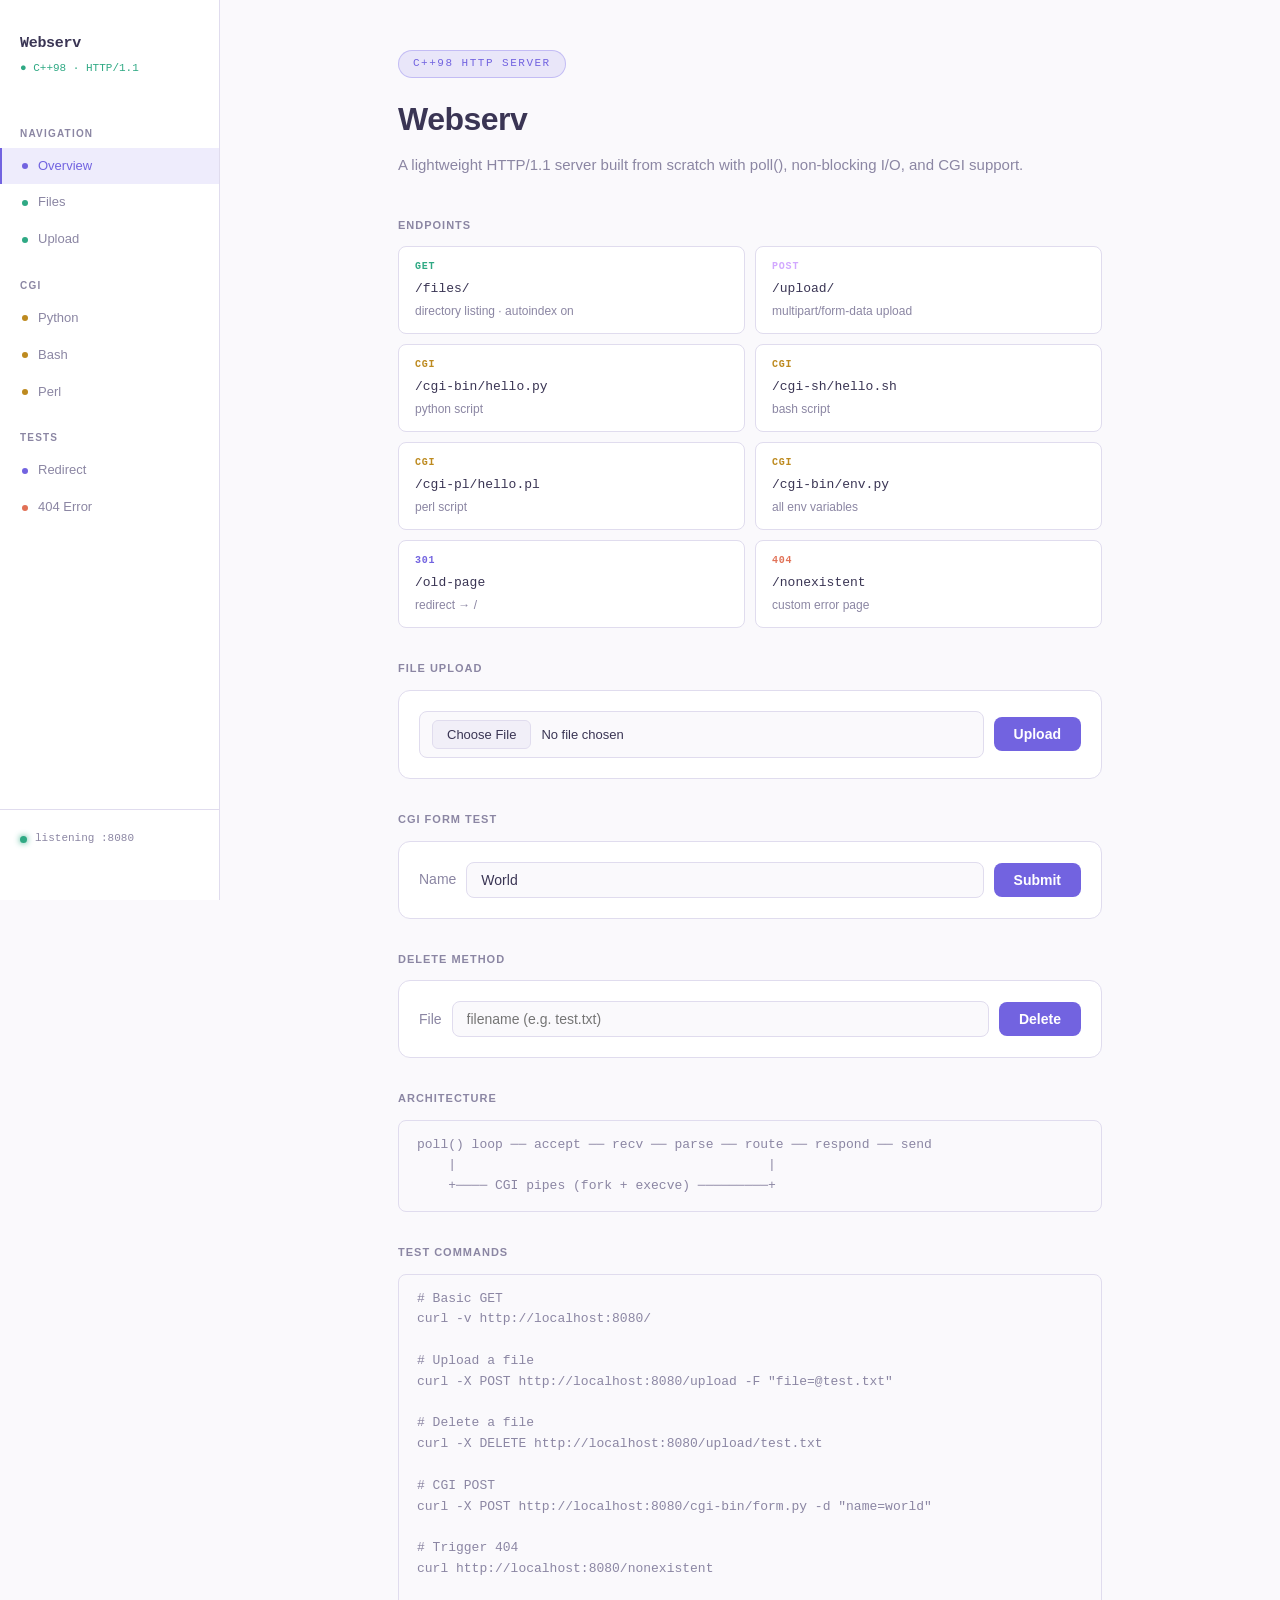
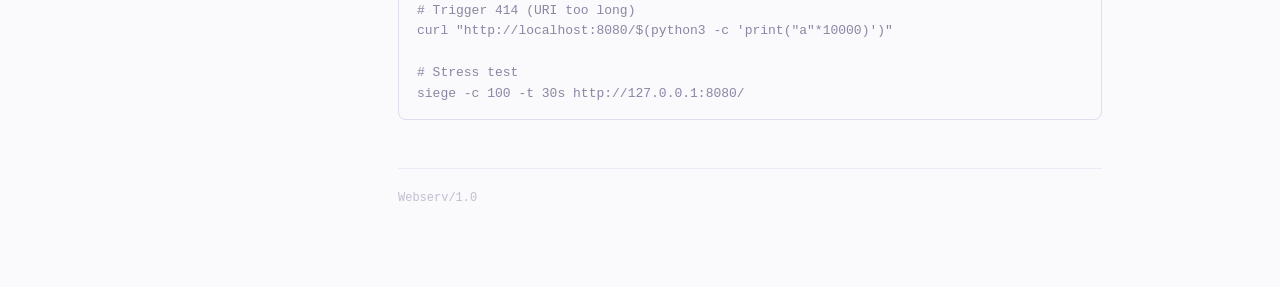
==== commit b2e3f26e: "debug CGI get: no content-length case" ====
--- a/www/index.html
+++ b/www/index.html
@@ -5,57 +5,6 @@
 <meta name="viewport" content="width=device-width, initial-scale=1.0">
 <title>Webserv</title>
 <style>
-
-/* 深色科技风 */
-/* :root {
-	--bg: #0a0a0f;
-	--surface: #12121a;
-	--surface-2: #1a1a26;
-	--border: #2a2a3a;
-	--text: #e4e4ef;
-	--text-dim: #8888a0;
-	--accent: #6c5ce7;
-	--accent-glow: rgba(108, 92, 231, 0.15);
-	--success: #00b894;
-	--danger: #e17055;
-	--warn: #e3b341;
-	--radius: 12px;
-	--mono: 'SF Mono', 'Fira Code', 'Cascadia Code', monospace;
-} */
-
-/* 薄荷青 */
-/* :root {
-	--bg: #f6faf8;
-	--surface: #ffffff;
-	--surface-2: #eef5f1;
-	--border: #d9e7e0;
-	--text: #1f3d33;
-	--text-dim: #6b8a7d;
-	--accent: #10a37f;
-	--accent-glow: rgba(16, 163, 127, 0.12);
-	--success: #16a34a;
-	--danger: #e0704f;
-	--warn: #d9a021;
-	--radius: 12px;
-	--mono: 'SF Mono', 'Fira Code', 'Cascadia Code', monospace;
-} */
-
-/* 晴空蓝 */
-/* :root {
-	--bg: #f5f9fc;
-	--surface: #ffffff;
-	--surface-2: #eaf2f8;
-	--border: #d6e4ee;
-	--text: #1e3a5f;
-	--text-dim: #6d8aa5;
-	--accent: #2f86d6;
-	--accent-glow: rgba(47, 134, 214, 0.12);
-	--success: #2f9e6e;
-	--danger: #e2694e;
-	--warn: #c08a1e;
-	--radius: 12px;
-	--mono: 'SF Mono', 'Fira Code', 'Cascadia Code', monospace;
-} */
 
 /* 薰衣草 */
 :root {
@@ -372,6 +321,28 @@
 	white-space: nowrap;
 }
 
+/* ─── Delete result ─── */
+.delete-result {
+	margin-top: 12px;
+	padding: 10px 14px;
+	border-radius: 8px;
+	font-size: 13px;
+	font-family: var(--mono);
+	display: none;
+}
+
+.delete-result.success {
+	background: rgba(47, 169, 132, 0.1);
+	border: 1px solid rgba(47, 169, 132, 0.3);
+	color: var(--success);
+}
+
+.delete-result.error {
+	background: rgba(225, 112, 85, 0.1);
+	border: 1px solid rgba(225, 112, 85, 0.3);
+	color: var(--danger);
+}
+
 /* ─── Code ─── */
 pre {
 	font-family: var(--mono);
@@ -439,7 +410,7 @@
   <div class="sidebar-footer">
     <div class="status-badge">
       <div class="status-dot"></div>
-      listening :8081
+      listening :8080
     </div>
   </div>
 </div>
@@ -517,15 +488,81 @@
   </div>
 
   <div class="section-title">DELETE Method</div>
-  <pre>curl -X DELETE http://localhost:8080/upload/filename</pre>
+  <div class="card">
+    <div class="form-group">
+      <label>File</label>
+      <input type="text" id="delete-input" placeholder="filename (e.g. test.txt)">
+      <button class="danger" onclick="deleteFile()">Delete</button>
+    </div>
+    <div id="delete-result" class="delete-result"></div>
+  </div>
+
 
   <div class="section-title">Architecture</div>
   <pre>poll() loop ── accept ── recv ── parse ── route ── respond ── send
     |                                        |
     +──── CGI pipes (fork + execve) ─────────+</pre>
 
+  <div class="section-title">Test Commands</div>
+<pre># Basic GET 
+curl -v http://localhost:8080/
+
+# Upload a file
+curl -X POST http://localhost:8080/upload -F "file=@test.txt"
+
+# Delete a file
+curl -X DELETE http://localhost:8080/upload/test.txt
+
+# CGI POST
+curl -X POST http://localhost:8080/cgi-bin/form.py -d "name=world"
+
+# Trigger 404
+curl http://localhost:8080/nonexistent
+
+# Trigger 414 (URI too long)
+curl "http://localhost:8080/$(python3 -c 'print("a"*10000)')"
+
+# Stress test
+siege -c 100 -t 30s http://127.0.0.1:8080/</pre>
+
   <div class="footer">Webserv/1.0</div>
 </div>
 
+<script>
+function deleteFile() {
+  var filename = document.getElementById('delete-input').value.trim();
+  var result = document.getElementById('delete-result');
+
+  if (!filename) {
+    result.className = 'delete-result error';
+    result.style.display = 'block';
+    result.textContent = 'Please enter a filename.';
+    return;
+  }
+
+  fetch('/upload/' + filename, { method: 'DELETE' })
+    .then(function(response) {
+      result.style.display = 'block';
+      if (response.ok) {
+        result.className = 'delete-result success';
+        result.textContent = '✓ Deleted: /upload/' + filename;
+        document.getElementById('delete-input').value = '';
+      } else {
+        result.className = 'delete-result error';
+        result.textContent = '✗ Failed: ' + response.status + ' ' + response.statusText;
+      }
+    })
+    .catch(function(err) {
+      result.style.display = 'block';
+      result.className = 'delete-result error';
+      result.textContent = '✗ Error: ' + err;
+    });
+}
+
+document.getElementById('delete-input').addEventListener('keydown', function(e) {
+  if (e.key === 'Enter') deleteFile();
+});
+</script>
+
 </body>
 </html>
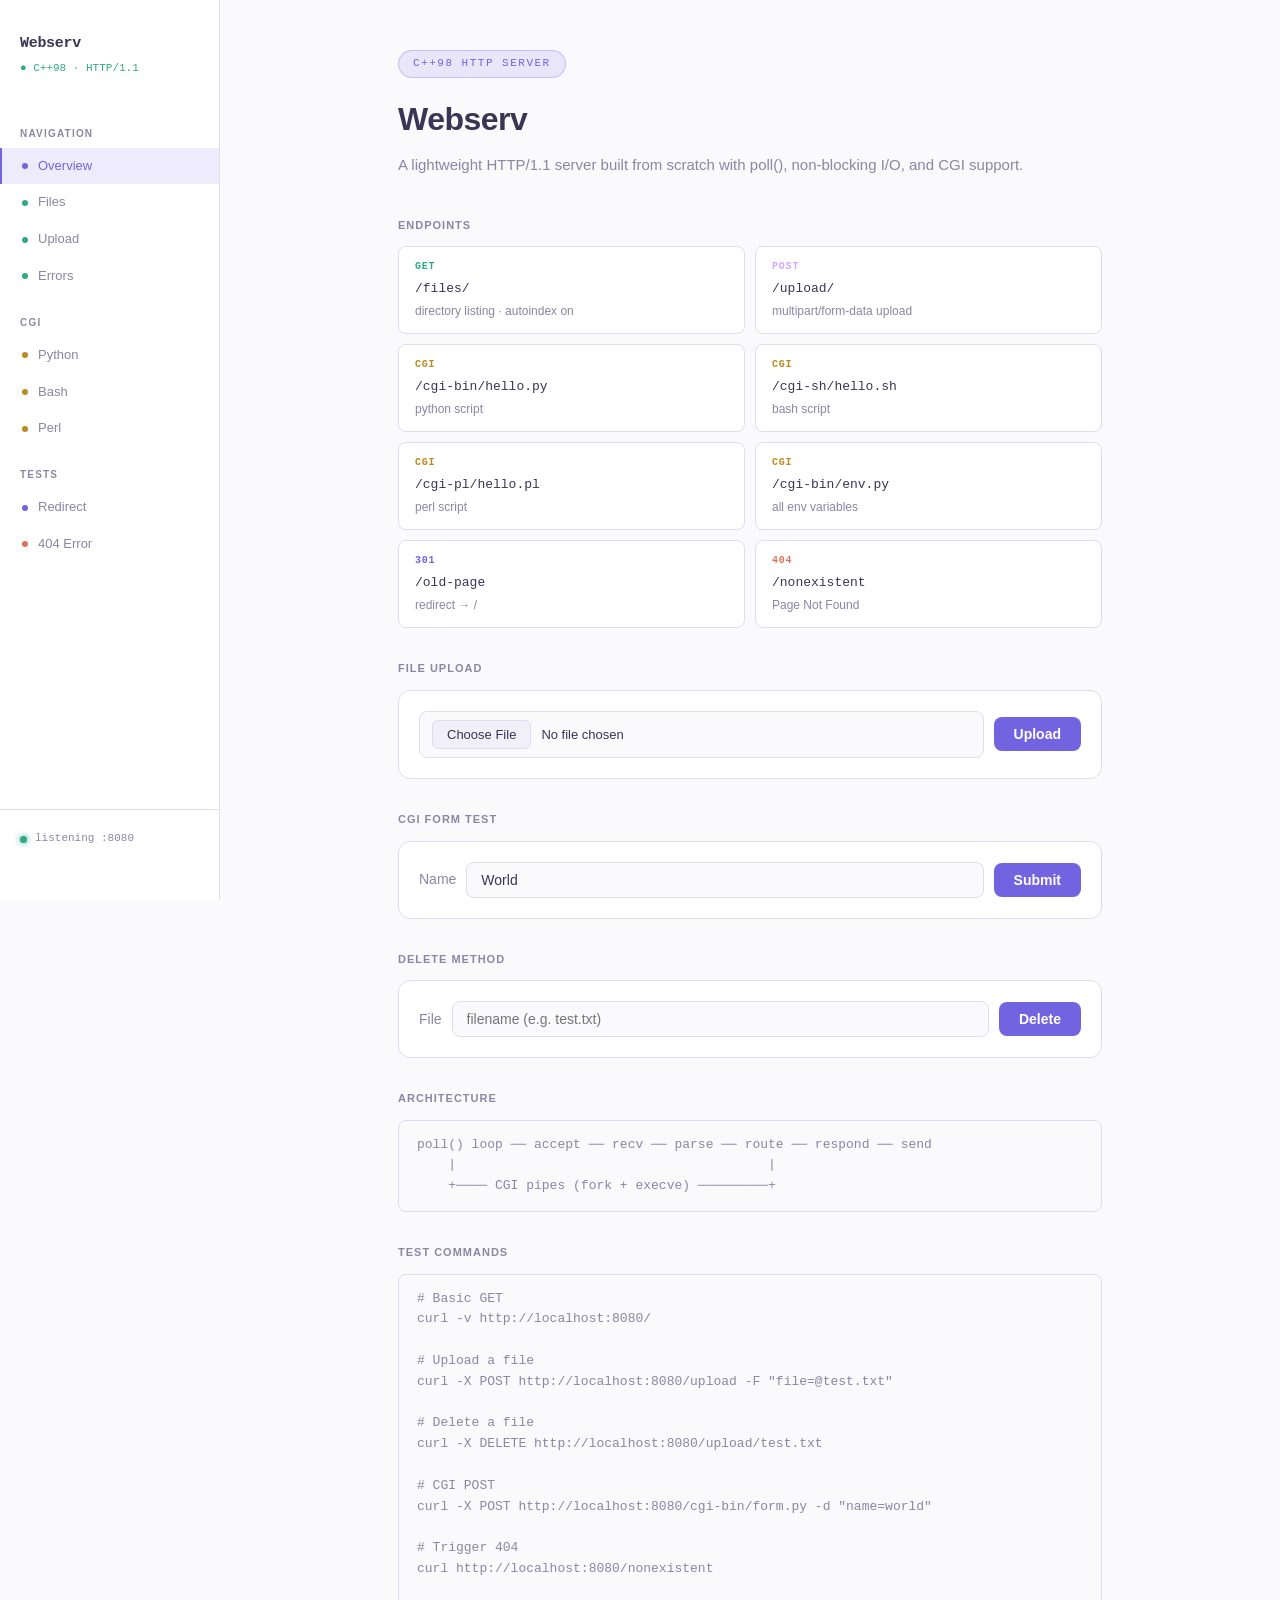
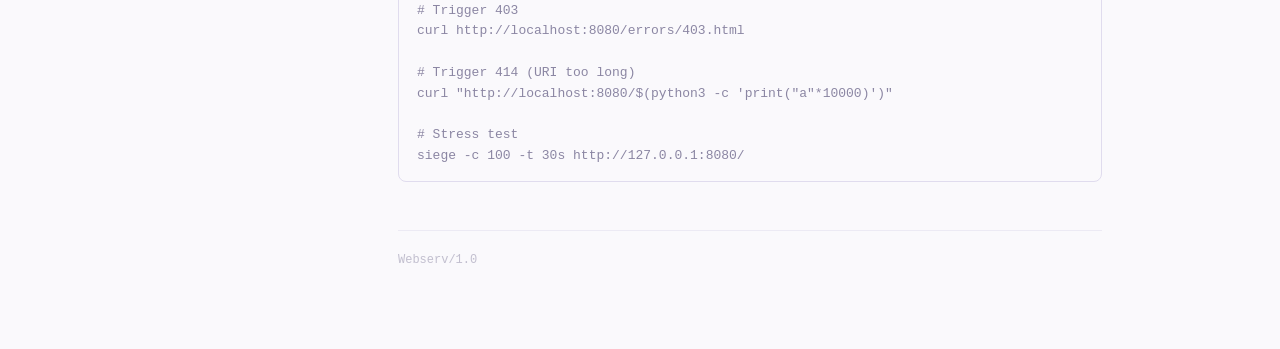
==== commit 8db8b9cc: "add error pages" ====
--- a/www/index.html
+++ b/www/index.html
@@ -387,6 +387,9 @@
   <a href="/upload/" class="nav-item">
     <div class="nav-dot green"></div> Upload
   </a>
+  <a href="/errors/" class="nav-item">
+    <div class="nav-dot green"></div> Errors
+  </a>
 
   <div class="nav-section">CGI</div>
   <a href="/cgi-bin/hello.py" class="nav-item">
@@ -459,10 +462,10 @@
       <div class="ep-path">/old-page</div>
       <div class="ep-desc">redirect → /</div>
     </a>
-    <a href="/nonexistent" class="endpoint">
+	<a href="/nonexistent" class="endpoint">
       <div class="ep-method del">404</div>
       <div class="ep-path">/nonexistent</div>
-      <div class="ep-desc">custom error page</div>
+      <div class="ep-desc">Page Not Found</div>
     </a>
   </div>
 
@@ -518,6 +521,9 @@
 
 # Trigger 404
 curl http://localhost:8080/nonexistent
+
+# Trigger 403
+curl http://localhost:8080/errors/403.html
 
 # Trigger 414 (URI too long)
 curl "http://localhost:8080/$(python3 -c 'print("a"*10000)')"
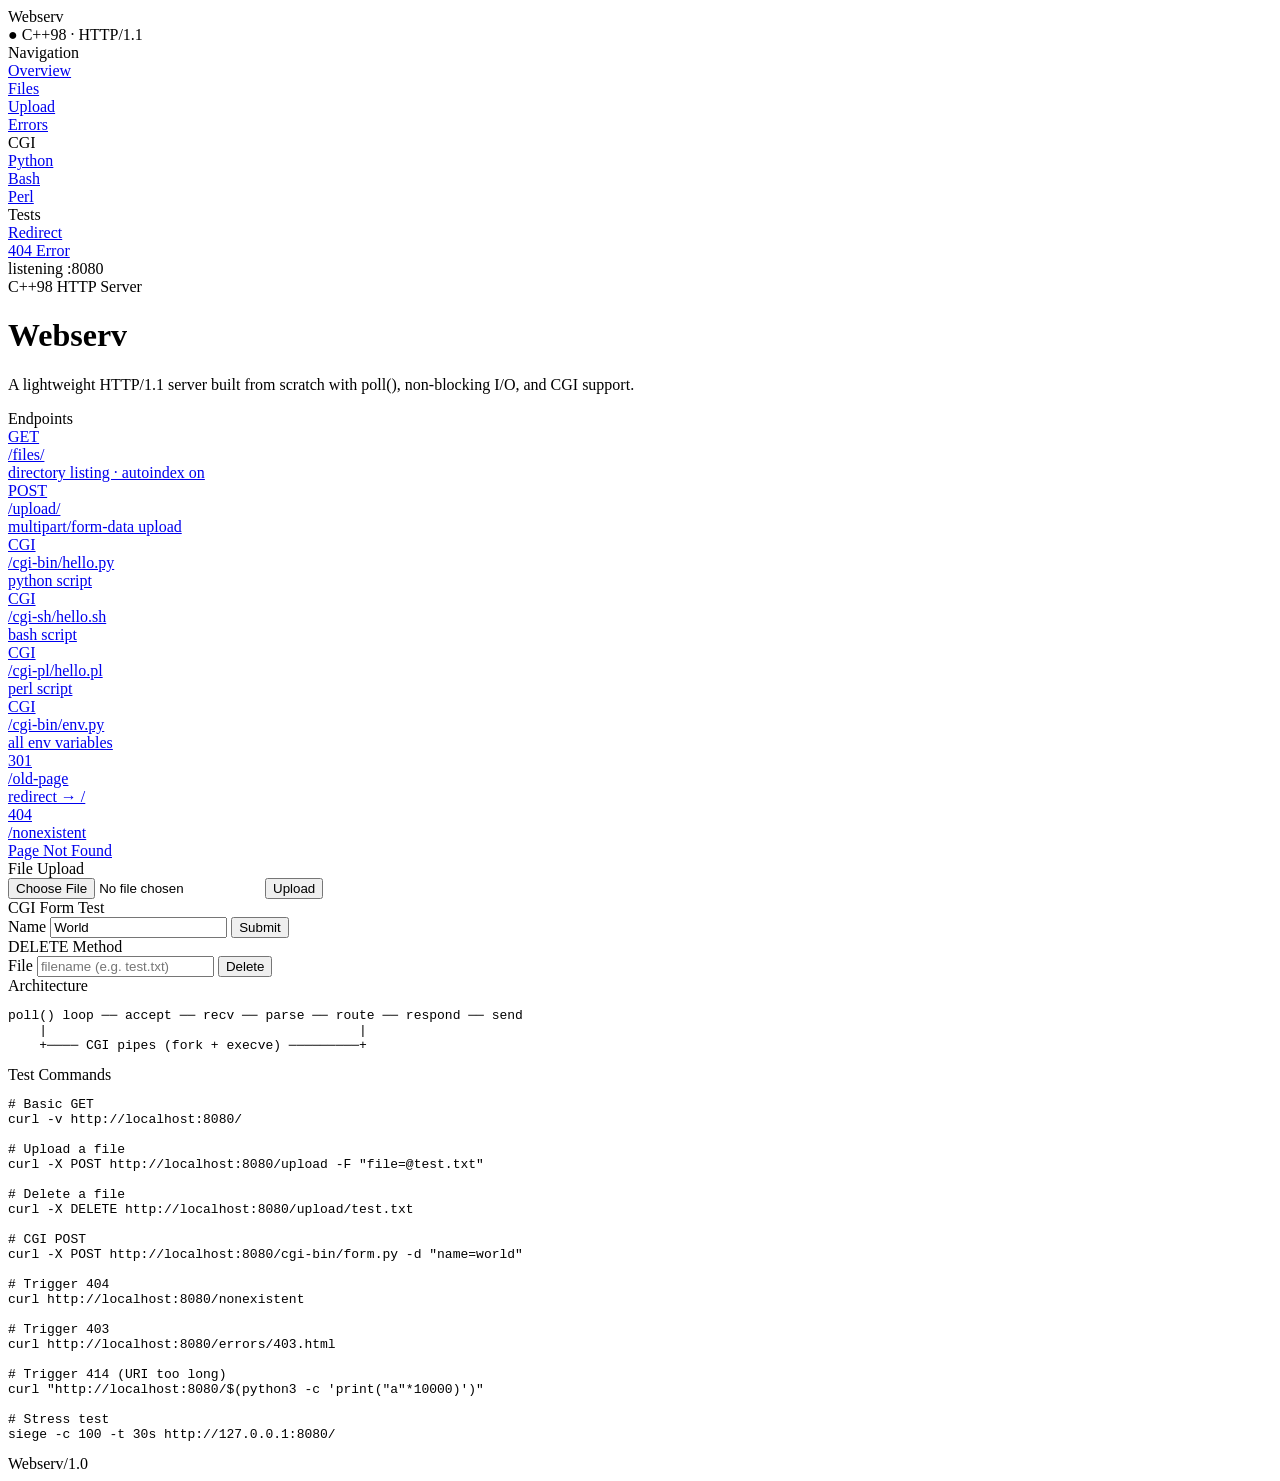
==== commit eb898ab2: "pass all tests and add style.css error.css" ====
--- a/www/index.html
+++ b/www/index.html
@@ -1,376 +1,14 @@
 <!DOCTYPE html>
 <html lang="en">
+
 <head>
 <meta charset="UTF-8">
 <meta name="viewport" content="width=device-width, initial-scale=1.0">
 <title>Webserv</title>
-<style>
-
-/* 薰衣草 */
-:root {
-	--bg: #faf9fc;
-	--surface: #ffffff;
-	--surface-2: #f1eff8;
-	--border: #e0dcee;
-	--text: #3a3554;
-	--text-dim: #8b86a3;
-	--accent: #7263e0;
-	--accent-glow: rgba(114, 99, 224, 0.12);
-	--success: #2fa984;
-	--danger: #e17055;
-	--warn: #bd8a1f;
-	--radius: 12px;
-	--mono: 'SF Mono', 'Fira Code', 'Cascadia Code', monospace;
-}
-
-* { margin: 0; padding: 0; box-sizing: border-box; }
-
-body {
-	font-family: -apple-system, BlinkMacSystemFont, 'Inter', 'Segoe UI', sans-serif;
-	line-height: 1.6;
-	color: var(--text);
-	background: var(--bg);
-	min-height: 100vh;
-	min-width: 1000px;
-	display: flex;
-}
-
-/* ─── Sidebar ─── */
-.sidebar {
-	width: 220px;
-	flex-shrink: 0;
-	background: var(--surface);
-	border-right: 1px solid var(--border);
-	padding: 32px 0;
-	position: fixed;
-	top: 0;
-	left: 0;
-	height: 100vh;
-	display: flex;
-	flex-direction: column;
-}
-
-.sidebar-header {
-	padding: 0 20px 28px;
-}
-
-.sidebar-logo {
-	font-family: var(--mono);
-	font-size: 15px;
-	font-weight: 700;
-	color: var(--text);
-	letter-spacing: -0.3px;
-}
-
-.sidebar-version {
-	font-family: var(--mono);
-	font-size: 11px;
-	color: var(--success);
-	margin-top: 4px;
-}
-
-.nav-section {
-	font-size: 10px;
-	font-weight: 600;
-	letter-spacing: 1.2px;
-	text-transform: uppercase;
-	color: var(--text-dim);
-	padding: 0 20px;
-	margin-bottom: 6px;
-	margin-top: 20px;
-}
-
-.nav-item {
-	display: flex;
-	align-items: center;
-	gap: 10px;
-	padding: 8px 20px;
-	font-size: 13px;
-	color: var(--text-dim);
-	text-decoration: none;
-	border-left: 2px solid transparent;
-	transition: background 0.15s, color 0.15s, border-color 0.15s;
-}
-
-.nav-item:hover {
-	background: var(--surface-2);
-	color: var(--text);
-}
-
-.nav-item.active {
-	background: var(--accent-glow);
-	color: var(--accent);
-	border-left-color: var(--accent);
-}
-
-.nav-dot {
-	width: 6px;
-	height: 6px;
-	border-radius: 50%;
-	flex-shrink: 0;
-}
-
-.nav-dot.green { background: var(--success); }
-.nav-dot.purple { background: var(--accent); }
-.nav-dot.orange { background: var(--danger); }
-.nav-dot.yellow { background: var(--warn); }
-
-.sidebar-footer {
-	margin-top: auto;
-	padding: 20px;
-	border-top: 1px solid var(--border);
-}
-
-.status-badge {
-	display: flex;
-	align-items: center;
-	gap: 8px;
-	font-family: var(--mono);
-	font-size: 11px;
-	color: var(--text-dim);
-}
-
-.status-dot {
-	width: 7px;
-	height: 7px;
-	border-radius: 50%;
-	background: var(--success);
-	box-shadow: 0 0 6px var(--success);
-	flex-shrink: 0;
-}
-
-/* ─── Content ─── */
-.content {
-	margin-left: max(220px, calc((100% - 800px + 220px) / 2));
-	flex: 1;
-	padding: 48px 48px 80px;
-	max-width: 800px;
-}
-
-/* ─── Header ─── */
-.header {
-	margin-bottom: 40px;
-}
-
-.header .badge {
-	display: inline-block;
-	font-family: var(--mono);
-	font-size: 11px;
-	letter-spacing: 1.5px;
-	text-transform: uppercase;
-	color: var(--accent);
-	background: var(--accent-glow);
-	border: 1px solid rgba(108, 92, 231, 0.3);
-	padding: 4px 14px;
-	border-radius: 100px;
-	margin-bottom: 16px;
-}
-
-.header h1 {
-	font-size: 32px;
-	font-weight: 700;
-	letter-spacing: -0.5px;
-	color: var(--te);
-	margin-bottom: 8px;
-}
-
-.header .subtitle {
-	font-size: 15px;
-	color: var(--text-dim);
-}
-
-/* ─── Section ─── */
-.section-title {
-	font-size: 11px;
-	font-weight: 600;
-	text-transform: uppercase;
-	letter-spacing: 1px;
-	color: var(--text-dim);
-	margin-bottom: 12px;
-	margin-top: 32px;
-}
-
-/* ─── Endpoint Grid ─── */
-.endpoint-grid {
-	display: grid;
-	grid-template-columns: 1fr 1fr;
-	gap: 10px;
-}
-
-.endpoint {
-	display: block;
-	padding: 12px 16px;
-	background: var(--surface);
-	border: 1px solid var(--border);
-	border-radius: 8px;
-	text-decoration: none;
-	color: var(--text);
-	transition: border-color 0.2s, background 0.2s;
-}
-
-.endpoint:hover {
-	border-color: var(--accent);
-	background: var(--accent-glow);
-}
-
-.ep-method {
-	font-family: var(--mono);
-	font-size: 10px;
-	font-weight: 600;
-	letter-spacing: 0.8px;
-	margin-bottom: 4px;
-}
-
-.ep-method.get { color: var(--success); }
-.ep-method.post { color: #d2a8ff; }
-.ep-method.del { color: var(--danger); }
-.ep-method.cgi { color: var(--warn); }
-.ep-method.redir { color: var(--accent); }
-
-.ep-path {
-	font-family: var(--mono);
-	font-size: 13px;
-	color: var(--text);
-	margin-bottom: 2px;
-}
-
-.ep-desc {
-	font-size: 12px;
-	color: var(--text-dim);
-}
-
-/* ─── Cards ─── */
-.card {
-	background: var(--surface);
-	border: 1px solid var(--border);
-	border-radius: var(--radius);
-	padding: 20px;
-}
-
-/* ─── Forms ─── */
-.form-group {
-	display: flex;
-	gap: 10px;
-	align-items: center;
-	flex-wrap: wrap;
-}
-
-.form-row {
-	display: flex;
-	align-items: center;
-	gap: 10px;
-}
-
-input[type="text"],
-input[type="file"] {
-	flex: 1;
-	min-width: 0;
-	padding: 9px 14px;
-	font-size: 14px;
-	font-family: inherit;
-	color: var(--text);
-	background: var(--bg);
-	border: 1px solid var(--border);
-	border-radius: 8px;
-	outline: none;
-	transition: border-color 0.2s;
-}
-
-input[type="text"]:focus,
-input[type="file"]:focus {
-	border-color: var(--accent);
-}
-
-input[type="file"] {
-	padding: 8px 12px;
-	font-size: 13px;
-}
-
-input[type="file"]::file-selector-button {
-	padding: 6px 14px;
-	font-size: 13px;
-	font-family: inherit;
-	color: var(--text);
-	background: var(--surface-2);
-	border: 1px solid var(--border);
-	border-radius: 6px;
-	cursor: pointer;
-	margin-right: 10px;
-}
-
-button {
-	padding: 9px 20px;
-	font-size: 14px;
-	font-weight: 600;
-	font-family: inherit;
-	color: #fff;
-	background: var(--accent);
-	border: none;
-	border-radius: 8px;
-	cursor: pointer;
-	transition: opacity 0.2s;
-	white-space: nowrap;
-}
-
-button:hover { opacity: 0.85; }
-
-label {
-	font-size: 14px;
-	color: var(--text-dim);
-	font-weight: 500;
-	white-space: nowrap;
-}
-
-/* ─── Delete result ─── */
-.delete-result {
-	margin-top: 12px;
-	padding: 10px 14px;
-	border-radius: 8px;
-	font-size: 13px;
-	font-family: var(--mono);
-	display: none;
-}
-
-.delete-result.success {
-	background: rgba(47, 169, 132, 0.1);
-	border: 1px solid rgba(47, 169, 132, 0.3);
-	color: var(--success);
-}
-
-.delete-result.error {
-	background: rgba(225, 112, 85, 0.1);
-	border: 1px solid rgba(225, 112, 85, 0.3);
-	color: var(--danger);
-}
-
-/* ─── Code ─── */
-pre {
-	font-family: var(--mono);
-	background: var(--bg);
-	border: 1px solid var(--border);
-	padding: 14px 18px;
-	border-radius: 8px;
-	font-size: 13px;
-	color: var(--text-dim);
-	overflow-x: auto;
-}
-
-/* ─── Footer ─── */
-.footer {
-	margin-top: 48px;
-	padding-top: 20px;
-	border-top: 1px solid var(--border);
-	font-family: var(--mono);
-	font-size: 12px;
-	color: var(--text-dim);
-	opacity: 0.5;
-}
-
-/* ─── Responsive ─── */
-</style>
+<link rel="stylesheet" href="/css/style.css">
 </head>
+
 <body>
-
 <div class="sidebar">
   <div class="sidebar-header">
     <div class="sidebar-logo">Webserv</div>
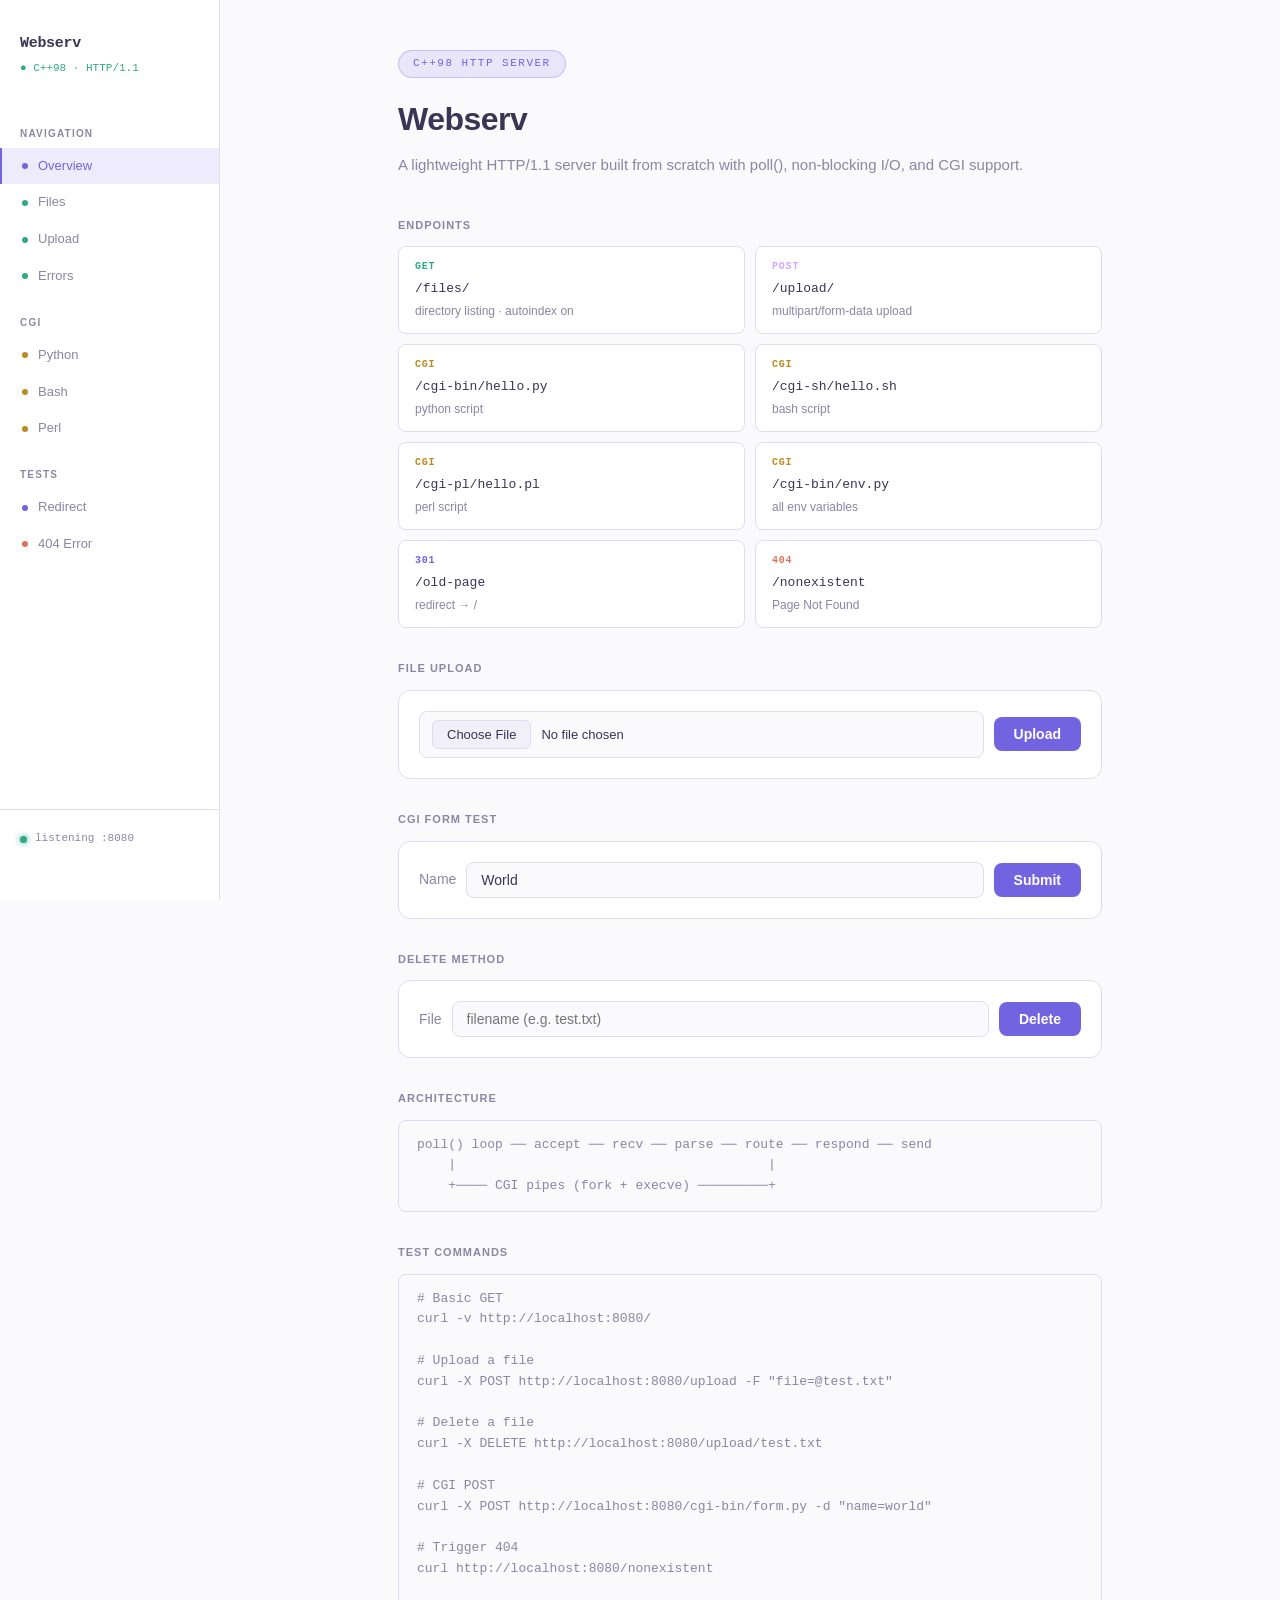
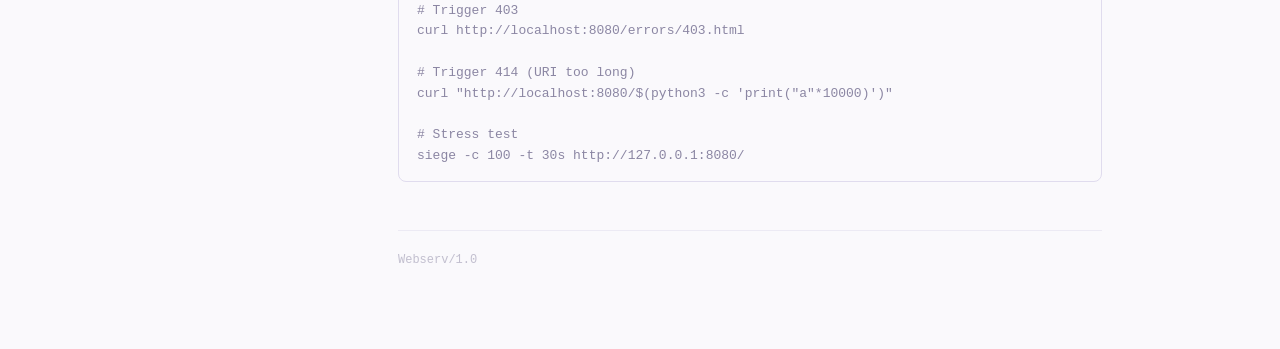
==== commit 65cf74d0: "delete css" ====
--- a/www/index.html
+++ b/www/index.html
@@ -5,7 +5,368 @@
 <meta charset="UTF-8">
 <meta name="viewport" content="width=device-width, initial-scale=1.0">
 <title>Webserv</title>
-<link rel="stylesheet" href="/css/style.css">
+
+<style>
+:root {
+	--bg: #faf9fc;
+	--surface: #ffffff;
+	--surface-2: #f1eff8;
+	--border: #e0dcee;
+	--text: #3a3554;
+	--text-dim: #8b86a3;
+	--accent: #7263e0;
+	--accent-glow: rgba(114, 99, 224, 0.12);
+	--success: #2fa984;
+	--danger: #e17055;
+	--warn: #bd8a1f;
+	--radius: 12px;
+	--mono: 'SF Mono', 'Fira Code', 'Cascadia Code', monospace;
+}
+
+* { margin: 0; padding: 0; box-sizing: border-box; }
+
+body {
+	font-family: -apple-system, BlinkMacSystemFont, 'Inter', 'Segoe UI', sans-serif;
+	line-height: 1.6;
+	color: var(--text);
+	background: var(--bg);
+	min-height: 100vh;
+	min-width: 1000px;
+	display: flex;
+}
+
+/* ─── Sidebar ─── */
+.sidebar {
+	width: 220px;
+	flex-shrink: 0;
+	background: var(--surface);
+	border-right: 1px solid var(--border);
+	padding: 32px 0;
+	position: fixed;
+	top: 0;
+	left: 0;
+	height: 100vh;
+	display: flex;
+	flex-direction: column;
+}
+
+.sidebar-header {
+	padding: 0 20px 28px;
+}
+
+.sidebar-logo {
+	font-family: var(--mono);
+	font-size: 15px;
+	font-weight: 700;
+	color: var(--text);
+	letter-spacing: -0.3px;
+}
+
+.sidebar-version {
+	font-family: var(--mono);
+	font-size: 11px;
+	color: var(--success);
+	margin-top: 4px;
+}
+
+.nav-section {
+	font-size: 10px;
+	font-weight: 600;
+	letter-spacing: 1.2px;
+	text-transform: uppercase;
+	color: var(--text-dim);
+	padding: 0 20px;
+	margin-bottom: 6px;
+	margin-top: 20px;
+}
+
+.nav-item {
+	display: flex;
+	align-items: center;
+	gap: 10px;
+	padding: 8px 20px;
+	font-size: 13px;
+	color: var(--text-dim);
+	text-decoration: none;
+	border-left: 2px solid transparent;
+	transition: background 0.15s, color 0.15s, border-color 0.15s;
+}
+
+.nav-item:hover {
+	background: var(--surface-2);
+	color: var(--text);
+}
+
+.nav-item.active {
+	background: var(--accent-glow);
+	color: var(--accent);
+	border-left-color: var(--accent);
+}
+
+.nav-dot {
+	width: 6px;
+	height: 6px;
+	border-radius: 50%;
+	flex-shrink: 0;
+}
+
+.nav-dot.green { background: var(--success); }
+.nav-dot.purple { background: var(--accent); }
+.nav-dot.orange { background: var(--danger); }
+.nav-dot.yellow { background: var(--warn); }
+
+.sidebar-footer {
+	margin-top: auto;
+	padding: 20px;
+	border-top: 1px solid var(--border);
+}
+
+.status-badge {
+	display: flex;
+	align-items: center;
+	gap: 8px;
+	font-family: var(--mono);
+	font-size: 11px;
+	color: var(--text-dim);
+}
+
+.status-dot {
+	width: 7px;
+	height: 7px;
+	border-radius: 50%;
+	background: var(--success);
+	box-shadow: 0 0 6px var(--success);
+	flex-shrink: 0;
+}
+
+/* ─── Content ─── */
+.content {
+	margin-left: max(220px, calc((100% - 800px + 220px) / 2));
+	flex: 1;
+	padding: 48px 48px 80px;
+	max-width: 800px;
+}
+
+/* ─── Header ─── */
+.header {
+	margin-bottom: 40px;
+}
+
+.header .badge {
+	display: inline-block;
+	font-family: var(--mono);
+	font-size: 11px;
+	letter-spacing: 1.5px;
+	text-transform: uppercase;
+	color: var(--accent);
+	background: var(--accent-glow);
+	border: 1px solid rgba(108, 92, 231, 0.3);
+	padding: 4px 14px;
+	border-radius: 100px;
+	margin-bottom: 16px;
+}
+
+.header h1 {
+	font-size: 32px;
+	font-weight: 700;
+	letter-spacing: -0.5px;
+	color: var(--te);
+	margin-bottom: 8px;
+}
+
+.header .subtitle {
+	font-size: 15px;
+	color: var(--text-dim);
+}
+
+/* ─── Section ─── */
+.section-title {
+	font-size: 11px;
+	font-weight: 600;
+	text-transform: uppercase;
+	letter-spacing: 1px;
+	color: var(--text-dim);
+	margin-bottom: 12px;
+	margin-top: 32px;
+}
+
+/* ─── Endpoint Grid ─── */
+.endpoint-grid {
+	display: grid;
+	grid-template-columns: 1fr 1fr;
+	gap: 10px;
+}
+
+.endpoint {
+	display: block;
+	padding: 12px 16px;
+	background: var(--surface);
+	border: 1px solid var(--border);
+	border-radius: 8px;
+	text-decoration: none;
+	color: var(--text);
+	transition: border-color 0.2s, background 0.2s;
+}
+
+.endpoint:hover {
+	border-color: var(--accent);
+	background: var(--accent-glow);
+}
+
+.ep-method {
+	font-family: var(--mono);
+	font-size: 10px;
+	font-weight: 600;
+	letter-spacing: 0.8px;
+	margin-bottom: 4px;
+}
+
+.ep-method.get { color: var(--success); }
+.ep-method.post { color: #d2a8ff; }
+.ep-method.del { color: var(--danger); }
+.ep-method.cgi { color: var(--warn); }
+.ep-method.redir { color: var(--accent); }
+
+.ep-path {
+	font-family: var(--mono);
+	font-size: 13px;
+	color: var(--text);
+	margin-bottom: 2px;
+}
+
+.ep-desc {
+	font-size: 12px;
+	color: var(--text-dim);
+}
+
+/* ─── Cards ─── */
+.card {
+	background: var(--surface);
+	border: 1px solid var(--border);
+	border-radius: var(--radius);
+	padding: 20px;
+}
+
+/* ─── Forms ─── */
+.form-group {
+	display: flex;
+	gap: 10px;
+	align-items: center;
+	flex-wrap: wrap;
+}
+
+.form-row {
+	display: flex;
+	align-items: center;
+	gap: 10px;
+}
+
+input[type="text"],
+input[type="file"] {
+	flex: 1;
+	min-width: 0;
+	padding: 9px 14px;
+	font-size: 14px;
+	font-family: inherit;
+	color: var(--text);
+	background: var(--bg);
+	border: 1px solid var(--border);
+	border-radius: 8px;
+	outline: none;
+	transition: border-color 0.2s;
+}
+
+input[type="text"]:focus,
+input[type="file"]:focus {
+	border-color: var(--accent);
+}
+
+input[type="file"] {
+	padding: 8px 12px;
+	font-size: 13px;
+}
+
+input[type="file"]::file-selector-button {
+	padding: 6px 14px;
+	font-size: 13px;
+	font-family: inherit;
+	color: var(--text);
+	background: var(--surface-2);
+	border: 1px solid var(--border);
+	border-radius: 6px;
+	cursor: pointer;
+	margin-right: 10px;
+}
+
+button {
+	padding: 9px 20px;
+	font-size: 14px;
+	font-weight: 600;
+	font-family: inherit;
+	color: #fff;
+	background: var(--accent);
+	border: none;
+	border-radius: 8px;
+	cursor: pointer;
+	transition: opacity 0.2s;
+	white-space: nowrap;
+}
+
+button:hover { opacity: 0.85; }
+
+label {
+	font-size: 14px;
+	color: var(--text-dim);
+	font-weight: 500;
+	white-space: nowrap;
+}
+
+/* ─── Delete result ─── */
+.delete-result {
+	margin-top: 12px;
+	padding: 10px 14px;
+	border-radius: 8px;
+	font-size: 13px;
+	font-family: var(--mono);
+	display: none;
+}
+
+.delete-result.success {
+	background: rgba(47, 169, 132, 0.1);
+	border: 1px solid rgba(47, 169, 132, 0.3);
+	color: var(--success);
+}
+
+.delete-result.error {
+	background: rgba(225, 112, 85, 0.1);
+	border: 1px solid rgba(225, 112, 85, 0.3);
+	color: var(--danger);
+}
+
+/* ─── Code ─── */
+pre {
+	font-family: var(--mono);
+	background: var(--bg);
+	border: 1px solid var(--border);
+	padding: 14px 18px;
+	border-radius: 8px;
+	font-size: 13px;
+	color: var(--text-dim);
+	overflow-x: auto;
+}
+
+/* ─── Footer ─── */
+.footer {
+	margin-top: 48px;
+	padding-top: 20px;
+	border-top: 1px solid var(--border);
+	font-family: var(--mono);
+	font-size: 12px;
+	color: var(--text-dim);
+	opacity: 0.5;
+}
+</style>
+
 </head>
 
 <body>
